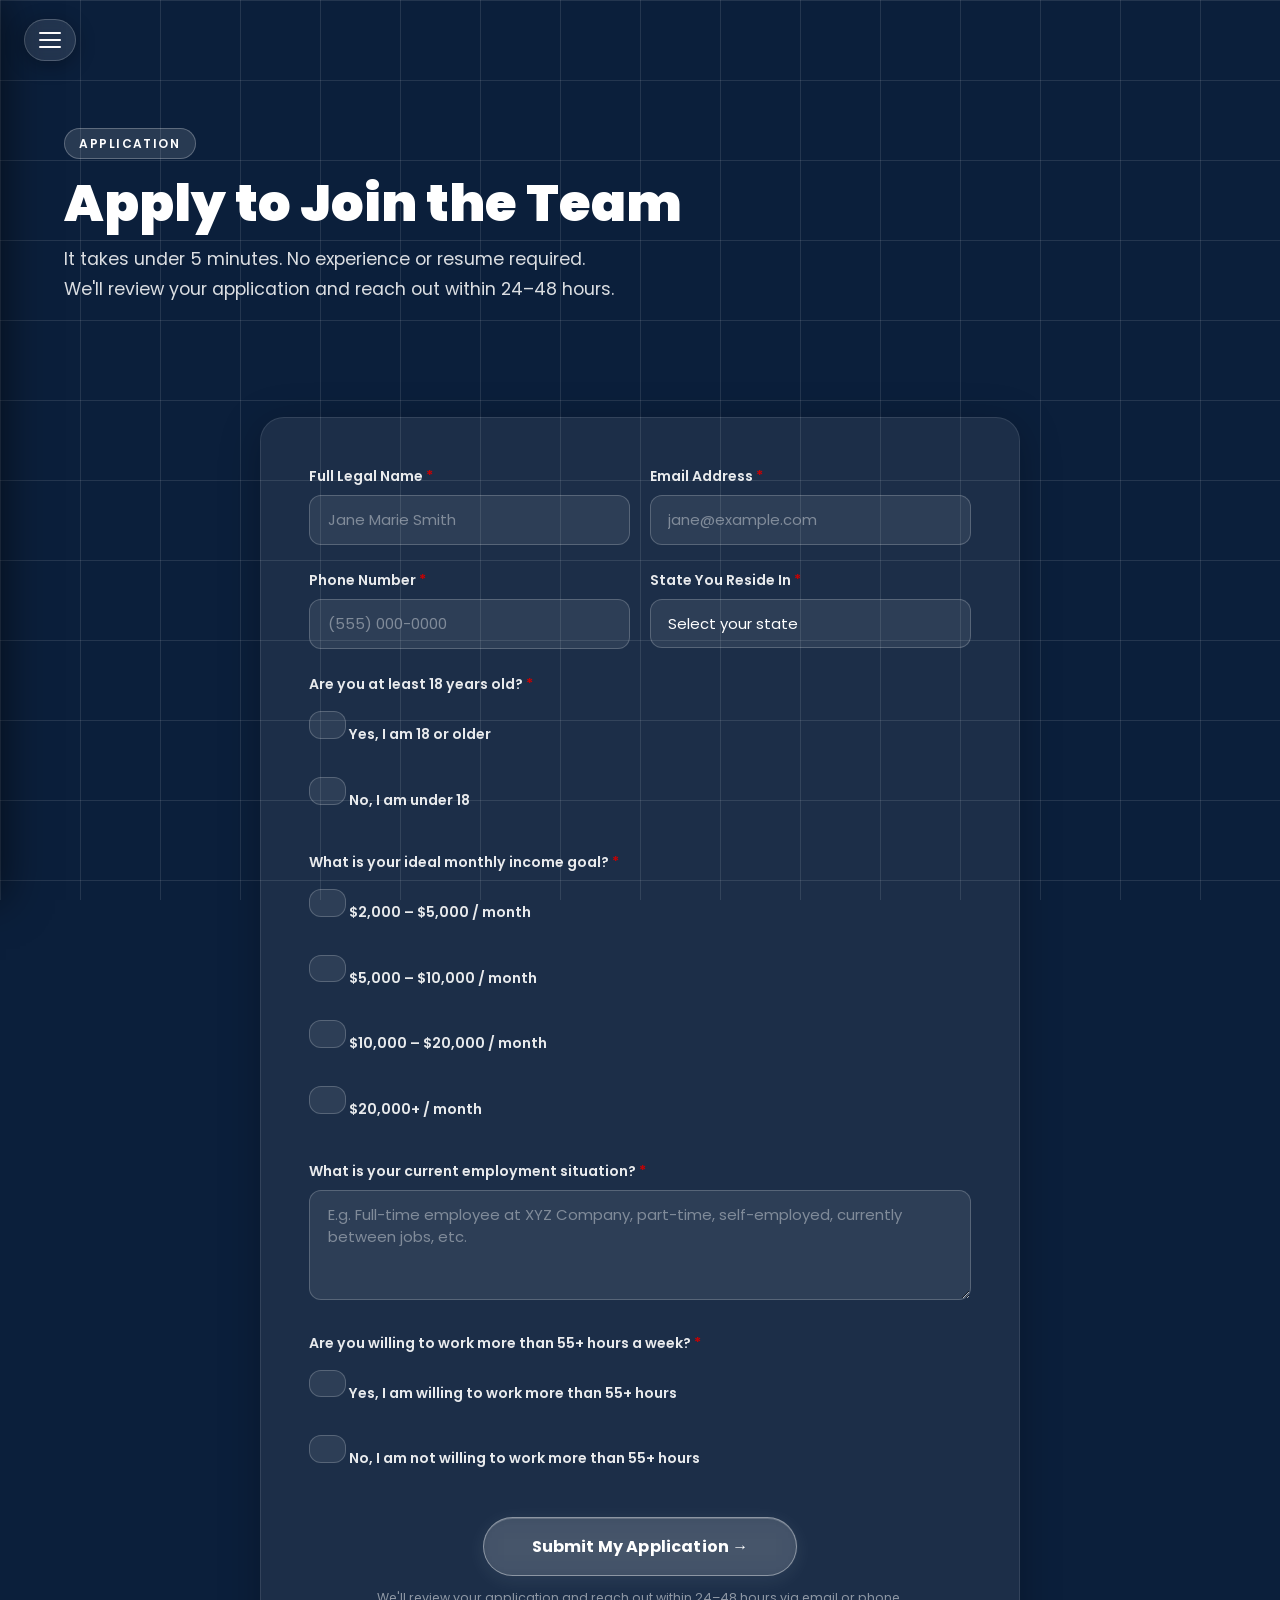
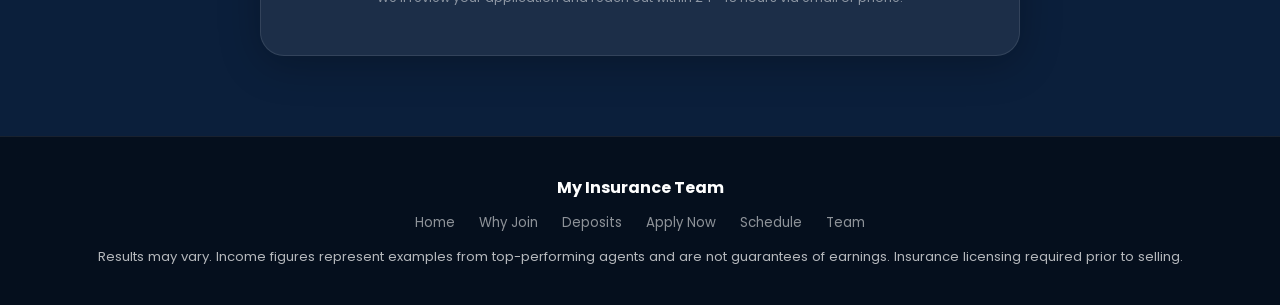
==== apply.html @ 197d9a56 "Update work hours question and answer options on apply form Co-Authored-By: Claude Sonnet 4.6 <norep" ====
<!DOCTYPE html>
<html lang="en">
<head>
  <meta charset="UTF-8" />
  <meta name="viewport" content="width=device-width, initial-scale=1.0" />
  <title>Apply Now | Join My Insurance Team</title>
  <meta name="description" content="Apply to join our life insurance team. Takes under 5 minutes. No experience required — we train you from scratch." />
  <link rel="stylesheet" href="styles.css" />
</head>
<body>



  <button id="hamburger" aria-label="Open navigation" aria-expanded="false">
    <span class="bar"></span>
    <span class="bar"></span>
    <span class="bar"></span>
  </button>

  <div id="nav-overlay"></div>

  <nav id="side-nav" aria-label="Main navigation">
    <div class="nav-header">
      <div class="nav-brand">
        My Insurance Team
        <span>Life &amp; Financial Services</span>
      </div>
      <button id="nav-close" aria-label="Close navigation">&#x2715;</button>
    </div>
    <ul class="nav-links">
      <li class="nav-cta"><a href="apply.html">Apply Now</a></li>
      <li><a href="index.html"><span class="nav-icon">🏠</span> Home</a></li>
      <li><a href="deposits.html"><span class="nav-icon">💰</span> My Deposits</a></li>
      <li><a href="team.html"><span class="nav-icon">👥</span> My Team</a></li>
      <li><a href="why-join.html"><span class="nav-icon">⭐</span> Why Join My Team</a></li>
      <li><a href="schedule.html"><span class="nav-icon">📅</span> Schedule a Meeting</a></li>
    </ul>
    <div class="nav-footer">
      &copy; 2025 My Insurance Team. All rights reserved.
    </div>
  </nav>

  <div class="page-content">

    <div class="page-hero">
      <div>
        <div class="section-tag">Application</div>
        <h1>Apply to Join the Team</h1>
        <p>It takes under 5 minutes. No experience or resume required. We'll review your application and reach out within 24–48 hours.</p>
      </div>
    </div>

    <div class="form-section">

      <div class="form-wrap">
        <form id="application-form" novalidate>

          <div class="form-row">
            <div class="form-group">
              <label for="full-name">Full Legal Name <span style="color:#c00">*</span></label>
              <input type="text" id="full-name" name="full_name" placeholder="Jane Marie Smith" required autocomplete="name" />
            </div>
            <div class="form-group">
              <label for="email">Email Address <span style="color:#c00">*</span></label>
              <input type="email" id="email" name="email" placeholder="jane@example.com" required autocomplete="email" />
            </div>
          </div>

          <div class="form-row">
            <div class="form-group">
              <label for="phone">Phone Number <span style="color:#c00">*</span></label>
              <input type="tel" id="phone" name="phone" placeholder="(555) 000-0000" required autocomplete="tel" />
            </div>
            <div class="form-group">
              <label for="state">State You Reside In <span style="color:#c00">*</span></label>
              <select id="state" name="state" required>
                <option value="" disabled selected>Select your state</option>
                <option>Alabama</option><option>Alaska</option><option>Arizona</option>
                <option>Arkansas</option><option>California</option><option>Colorado</option>
                <option>Connecticut</option><option>Delaware</option><option>Florida</option>
                <option>Georgia</option><option>Hawaii</option><option>Idaho</option>
                <option>Illinois</option><option>Indiana</option><option>Iowa</option>
                <option>Kansas</option><option>Kentucky</option><option>Louisiana</option>
                <option>Maine</option><option>Maryland</option><option>Massachusetts</option>
                <option>Michigan</option><option>Minnesota</option><option>Mississippi</option>
                <option>Missouri</option><option>Montana</option><option>Nebraska</option>
                <option>Nevada</option><option>New Hampshire</option><option>New Jersey</option>
                <option>New Mexico</option><option>New York</option><option>North Carolina</option>
                <option>North Dakota</option><option>Ohio</option><option>Oklahoma</option>
                <option>Oregon</option><option>Pennsylvania</option><option>Rhode Island</option>
                <option>South Carolina</option><option>South Dakota</option><option>Tennessee</option>
                <option>Texas</option><option>Utah</option><option>Vermont</option>
                <option>Virginia</option><option>Washington</option><option>West Virginia</option>
                <option>Wisconsin</option><option>Wyoming</option>
              </select>
            </div>
          </div>

          <div class="form-group">
            <label>Are you at least 18 years old? <span style="color:#c00">*</span></label>
            <div class="radio-group">
              <label class="radio-option">
                <input type="radio" name="age_18" value="yes" required />
                Yes, I am 18 or older
              </label>
              <label class="radio-option">
                <input type="radio" name="age_18" value="no" />
                No, I am under 18
              </label>
            </div>
          </div>

          <div class="form-group">
            <label>What is your ideal monthly income goal? <span style="color:#c00">*</span></label>
            <div class="radio-group">
              <label class="radio-option">
                <input type="radio" name="income_goal" value="2000-5000" required />
                $2,000 – $5,000 / month
              </label>
              <label class="radio-option">
                <input type="radio" name="income_goal" value="5000-10000" />
                $5,000 – $10,000 / month
              </label>
              <label class="radio-option">
                <input type="radio" name="income_goal" value="10000-20000" />
                $10,000 – $20,000 / month
              </label>
              <label class="radio-option">
                <input type="radio" name="income_goal" value="20000+" />
                $20,000+ / month
              </label>
            </div>
          </div>

          <div class="form-group">
            <label for="employment">What is your current employment situation? <span style="color:#c00">*</span></label>
            <textarea id="employment" name="current_employment" placeholder="E.g. Full-time employee at XYZ Company, part-time, self-employed, currently between jobs, etc." required></textarea>
          </div>

          <div class="form-group">
            <label>Are you willing to work more than 55+ hours a week? <span style="color:#c00">*</span></label>
            <div class="radio-group">
              <label class="radio-option">
                <input type="radio" name="work_55plus" value="yes" required />
                Yes, I am willing to work more than 55+ hours
              </label>
              <label class="radio-option">
                <input type="radio" name="work_55plus" value="no" />
                No, I am not willing to work more than 55+ hours
              </label>
            </div>
          </div>

          <div class="form-submit">
            <button type="submit" class="btn btn-primary">Submit My Application &rarr;</button>
            <p class="form-note">We'll review your application and reach out within 24–48 hours via email or phone.</p>
          </div>

        </form>
      </div>
    </div>

  </div>

  <footer>
    <div class="footer-brand">My Insurance Team</div>
    <nav class="footer-links" aria-label="Footer navigation">
      <a href="index.html">Home</a>
      <a href="why-join.html">Why Join</a>
      <a href="deposits.html">Deposits</a>
      <a href="apply.html">Apply Now</a>
      <a href="schedule.html">Schedule</a>
      <a href="team.html">Team</a>
    </nav>
    <p>Results may vary. Income figures represent examples from top-performing agents and are not guarantees of earnings. Insurance licensing required prior to selling.</p>
  </footer>


  <script src="nav.js"></script>
  <script>
    document.getElementById('application-form').addEventListener('submit', function(e) {
      e.preventDefault();
      alert('Thank you for applying! We\'ll be in touch within 24\u201348 hours.');
    });
  </script>
</body>
</html>
---- styles.css ----
/* ============================================================
   LIFE INSURANCE RECRUITMENT — MAIN STYLESHEET
   ============================================================ */

@import url('https://fonts.googleapis.com/css2?family=Poppins:wght@300;400;500;600;700;800;900&display=swap');

/* ── Reset & Base ── */
*, *::before, *::after {
  box-sizing: border-box;
  margin: 0;
  padding: 0;
}

html {
  scroll-behavior: smooth;
}

body {
  font-family: 'Poppins', sans-serif;
  background-color: #0B1F3B;
  background-image:
    linear-gradient(rgba(255,255,255,0.10) 1px, transparent 1px),
    linear-gradient(to right, rgba(255,255,255,0.10) 1px, transparent 1px);
  background-size: 80px 80px;
  background-attachment: fixed;
  animation: grid-drift 28s linear infinite;
  color: #0d1b2a;
  min-height: 100vh;
  overflow-x: hidden;
}

@keyframes grid-drift {
  0%   { background-position: 0 0; }
  100% { background-position: 80px 0; }
}

/* ── Page fade-in / fade-out transitions ── */
@keyframes page-fade-in {
  from { opacity: 0; transform: translateY(10px); }
  to   { opacity: 1; transform: translateY(0); }
}

.page-content {
  animation: page-fade-in 0.45s ease-out both;
}

body.page-exit {
  transition: opacity 0.28s ease-in;
  opacity: 0;
}

/* ── Canvas Background ── */
#bg-canvas {
  position: fixed;
  top: 0;
  left: 0;
  width: 100%;
  height: 100%;
  z-index: 0;
  pointer-events: none;
}

/* ── Hamburger Button ── */
#hamburger {
  position: fixed;
  top: 1.2rem;
  left: 1.5rem;
  z-index: 1001;
  background: rgba(255,255,255,0.1);
  border: 1px solid rgba(255,255,255,0.2);
  border-radius: 30px;
  width: 52px;
  height: 42px;
  cursor: pointer;
  display: flex;
  flex-direction: column;
  justify-content: center;
  align-items: center;
  gap: 5px;
  padding: 0 12px;
  transition: background 0.2s;
  backdrop-filter: blur(8px);
  box-shadow: 0 4px 20px rgba(0,0,0,0.3);
}

#hamburger:hover {
  background: rgba(255,255,255,0.18);
}

#hamburger .bar {
  display: block;
  width: 22px;
  height: 2px;
  background: #fff;
  border-radius: 2px;
  transition: transform 0.35s cubic-bezier(0.4, 0, 0.2, 1),
              opacity 0.25s,
              width 0.25s;
  transform-origin: center;
}

/* Hamburger → X animation */
#hamburger.open .bar:nth-child(1) {
  transform: translateY(7px) rotate(45deg);
}
#hamburger.open .bar:nth-child(2) {
  opacity: 0;
  width: 0;
}
#hamburger.open .bar:nth-child(3) {
  transform: translateY(-7px) rotate(-45deg);
}

/* ── Nav Overlay ── */
#nav-overlay {
  position: fixed;
  inset: 0;
  background: rgba(0, 0, 0, 0.6);
  z-index: 1002;
  opacity: 0;
  pointer-events: none;
  transition: opacity 0.35s cubic-bezier(0.4, 0, 0.2, 1);
  backdrop-filter: blur(2px);
}

#nav-overlay.active {
  opacity: 1;
  pointer-events: all;
}

/* ── Side Nav Panel ── */
#side-nav {
  position: fixed;
  top: 0;
  left: 0;
  width: 290px;
  height: 100%;
  background: #07101a;
  z-index: 1003;
  transform: translateX(-100%);
  transition: transform 0.35s cubic-bezier(0.4, 0, 0.2, 1);
  display: flex;
  flex-direction: column;
  box-shadow: 6px 0 40px rgba(0,0,0,0.5);
  overflow-y: auto;
}

#side-nav.open {
  transform: translateX(0);
}

.nav-header {
  display: flex;
  align-items: center;
  justify-content: space-between;
  padding: 1.5rem 1.4rem 1.2rem;
  border-bottom: 1px solid rgba(255,255,255,0.1);
}

.nav-brand {
  font-size: 1rem;
  font-weight: 700;
  color: #fff;
  letter-spacing: 0.02em;
  line-height: 1.2;
}

.nav-brand span {
  display: block;
  font-size: 0.7rem;
  font-weight: 400;
  color: rgba(255,255,255,0.5);
  letter-spacing: 0.04em;
  text-transform: uppercase;
}

#nav-close {
  background: rgba(255,255,255,0.08);
  border: none;
  color: #fff;
  font-size: 1.3rem;
  width: 34px;
  height: 34px;
  border-radius: 50%;
  cursor: pointer;
  display: flex;
  align-items: center;
  justify-content: center;
  transition: background 0.2s;
  flex-shrink: 0;
}

#nav-close:hover {
  background: rgba(255,255,255,0.18);
}

.nav-links {
  list-style: none;
  padding: 1.2rem 0;
  flex: 1;
}

.nav-links li {
  width: 100%;
}

.nav-links a {
  display: flex;
  align-items: center;
  gap: 0.75rem;
  padding: 0.85rem 1.4rem;
  color: rgba(255,255,255,0.78);
  text-decoration: none;
  font-size: 0.95rem;
  font-weight: 500;
  letter-spacing: 0.01em;
  transition: background 0.2s, color 0.2s;
  border-left: 3px solid transparent;
}

.nav-links a:hover,
.nav-links a.active {
  background: rgba(255,255,255,0.07);
  color: #fff;
  border-left-color: #fff;
}

.nav-links a .nav-icon {
  font-size: 1rem;
  width: 20px;
  text-align: center;
  flex-shrink: 0;
}

.nav-links li.nav-cta {
  padding: 0.6rem 1.4rem;
}

.nav-links li.nav-cta a {
  padding: 0.75rem 1.4rem;
  background: rgba(255,255,255,0.12);
  color: #fff;
  font-weight: 700;
  border-radius: 30px;
  border-left: none;
  border: 1px solid rgba(255,255,255,0.4);
  justify-content: center;
  backdrop-filter: blur(10px);
  box-shadow: 0 4px 16px rgba(255,255,255,0.08), inset 0 1px 0 rgba(255,255,255,0.15);
  transition: transform 0.2s, box-shadow 0.2s, background 0.2s;
}

.nav-links li.nav-cta a:hover {
  transform: translateY(-1px);
  background: rgba(255,255,255,0.22);
  border-color: rgba(255,255,255,0.65);
  box-shadow: 0 6px 24px rgba(255,255,255,0.18), inset 0 1px 0 rgba(255,255,255,0.2);
  color: #fff;
}

.nav-footer {
  padding: 1.2rem 1.4rem;
  border-top: 1px solid rgba(255,255,255,0.08);
  font-size: 0.75rem;
  color: rgba(255,255,255,0.35);
  text-align: center;
}

/* ── Page Wrapper ── */
.page-content {
  position: relative;
  z-index: 1;
}

/* ── Hero Section ── */
.hero {
  min-height: 100vh;
  display: flex;
  align-items: center;
  padding: 6rem 5% 5rem;
  gap: 4rem;
}

.hero-left {
  flex: 1;
  max-width: 580px;
}

.hero-eyebrow {
  display: inline-block;
  background: rgba(255,255,255,0.15);
  color: #fff;
  font-size: 0.78rem;
  font-weight: 600;
  letter-spacing: 0.12em;
  text-transform: uppercase;
  padding: 0.4rem 1rem;
  border-radius: 30px;
  margin-bottom: 1.4rem;
  backdrop-filter: blur(6px);
  border: 1px solid rgba(255,255,255,0.3);
}

.hero h1 {
  font-size: clamp(2.4rem, 5vw, 4rem);
  font-weight: 900;
  color: #fff;
  line-height: 1.1;
  letter-spacing: -0.02em;
  margin-bottom: 1.2rem;
  text-shadow: 0 2px 20px rgba(0,0,0,0.2);
}

.hero h1 em {
  font-style: normal;
  color: rgba(255,255,255,0.65);
}

.hero-sub {
  font-size: 1.1rem;
  color: rgba(255,255,255,0.85);
  line-height: 1.7;
  margin-bottom: 2.4rem;
  max-width: 480px;
}

.hero-ctas {
  display: flex;
  gap: 1rem;
  flex-wrap: wrap;
}

/* ── Buttons ── */
.btn {
  display: inline-flex;
  align-items: center;
  justify-content: center;
  gap: 0.5rem;
  padding: 0.85rem 2rem;
  border-radius: 30px;
  font-family: 'Poppins', sans-serif;
  font-size: 0.95rem;
  font-weight: 700;
  text-decoration: none;
  cursor: pointer;
  border: none;
  transition: transform 0.2s, box-shadow 0.2s, background 0.2s, color 0.2s;
  letter-spacing: 0.01em;
}

.btn-primary {
  background: rgba(255,255,255,0.13);
  color: #fff;
  border: 1px solid rgba(255,255,255,0.4);
  backdrop-filter: blur(12px);
  -webkit-backdrop-filter: blur(12px);
  box-shadow: 0 4px 20px rgba(255,255,255,0.08), inset 0 1px 0 rgba(255,255,255,0.18);
}

.btn-primary:hover {
  background: rgba(255,255,255,0.22);
  border-color: rgba(255,255,255,0.7);
  transform: translateY(-2px);
  box-shadow: 0 8px 32px rgba(255,255,255,0.18), inset 0 1px 0 rgba(255,255,255,0.25);
}

.btn-outline {
  background: rgba(255,255,255,0.06);
  color: #fff;
  border: 1.5px solid rgba(255,255,255,0.45);
  backdrop-filter: blur(8px);
  -webkit-backdrop-filter: blur(8px);
}

.btn-outline:hover {
  background: rgba(255,255,255,0.14);
  border-color: rgba(255,255,255,0.75);
  transform: translateY(-2px);
  box-shadow: 0 6px 24px rgba(255,255,255,0.12);
}

.btn-dark {
  background: rgba(7,16,26,0.8);
  color: #fff;
  border: 1px solid rgba(255,255,255,0.12);
  backdrop-filter: blur(8px);
  box-shadow: 0 4px 20px rgba(0,0,0,0.3);
}

.btn-dark:hover {
  background: rgba(15,32,53,0.9);
  transform: translateY(-2px);
}

.btn-view-all {
  background: rgba(255,255,255,0.08);
  color: #fff;
  border: 1.5px solid rgba(255,255,255,0.5);
  font-weight: 600;
  backdrop-filter: blur(10px);
  -webkit-backdrop-filter: blur(10px);
  box-shadow: 0 2px 16px rgba(255,255,255,0.06);
}

.btn-view-all:hover {
  background: rgba(255,255,255,0.18);
  border-color: rgba(255,255,255,0.8);
  transform: translateY(-2px);
  box-shadow: 0 6px 28px rgba(255,255,255,0.15);
}

/* ── Hero Image ── */
.hero-right {
  flex: 1.25;
  display: flex;
  flex-direction: column;
  align-items: center;
  justify-content: center;
  max-width: 640px;
  gap: 1.4rem;
}

.hero-img-wrap {
  position: relative;
  width: 100%;
  aspect-ratio: 4/3;
  border-radius: 20px;
  overflow: hidden;
  box-shadow: 0 28px 72px rgba(0,0,0,0.5);
}

.hero-img {
  width: 100%;
  height: 100%;
  object-fit: cover;
  display: block;
  border-radius: 24px;
}

.hero-img-cta {
  width: 100%;
  text-align: center;
}

.hero-img-cta .btn {
  width: 100%;
  max-width: 340px;
  font-size: 1rem;
  padding: 1rem 2rem;
}

/* ── Stats Bar ── */
.stats-bar {
  background: rgba(255,255,255,0.06);
  backdrop-filter: blur(10px);
  border-radius: 18px;
  box-shadow: 0 8px 32px rgba(0,0,0,0.2);
  margin: 0 5% 4rem;
  padding: 2rem 3rem;
  display: grid;
  grid-template-columns: repeat(4, 1fr);
  gap: 1rem;
  text-align: center;
  position: relative;
  z-index: 1;
  border: 1px solid rgba(255,255,255,0.1);
}

.stat-item h3 {
  font-size: 1.9rem;
  font-weight: 900;
  color: #fff;
  line-height: 1;
}

.stat-item p {
  font-size: 0.82rem;
  color: rgba(255,255,255,0.65);
  margin-top: 0.3rem;
  font-weight: 500;
}

/* ── Sections ── */
section {
  position: relative;
  z-index: 1;
  padding: 5rem 5%;
}

.section-tag {
  display: inline-block;
  background: rgba(255,255,255,0.12);
  color: #fff;
  font-size: 0.75rem;
  font-weight: 600;
  letter-spacing: 0.12em;
  text-transform: uppercase;
  padding: 0.35rem 0.9rem;
  border-radius: 30px;
  margin-bottom: 0.9rem;
  border: 1px solid rgba(255,255,255,0.25);
}

.section-title {
  font-size: clamp(1.6rem, 3vw, 2.4rem);
  font-weight: 800;
  color: #fff;
  line-height: 1.2;
  margin-bottom: 0.8rem;
}

.section-title.dark {
  color: #07101a;
}

.section-sub {
  font-size: 1rem;
  color: rgba(255,255,255,0.8);
  max-width: 560px;
  line-height: 1.7;
}

.section-sub.dark {
  color: #444;
}

.section-header {
  margin-bottom: 3rem;
}

/* ── Frosted Glass Cards ── */
.card {
  background: rgba(255,255,255,0.06);
  backdrop-filter: blur(10px);
  border-radius: 18px;
  box-shadow: 0 8px 32px rgba(0,0,0,0.2);
  padding: 2rem;
  border: 1px solid rgba(255,255,255,0.1);
  transition: transform 0.25s, box-shadow 0.25s;
}

.card:hover {
  transform: translateY(-4px);
  box-shadow: 0 16px 44px rgba(0,0,0,0.3);
}

/* ── Features Grid ── */
.features-grid {
  display: grid;
  grid-template-columns: repeat(3, 1fr);
  gap: 1.5rem;
}

.feature-card {
  background: rgba(255,255,255,0.07);
  backdrop-filter: blur(10px);
  border-radius: 18px;
  box-shadow: 0 8px 32px rgba(0,0,0,0.2);
  padding: 2rem;
  border: 1px solid rgba(255,255,255,0.1);
  transition: transform 0.25s, box-shadow 0.25s;
}

.feature-card:hover {
  transform: translateY(-5px);
  box-shadow: 0 18px 48px rgba(0,0,0,0.3);
}

.feature-icon {
  font-size: 2.2rem;
  margin-bottom: 1rem;
  display: block;
}

.feature-card h3 {
  font-size: 1.05rem;
  font-weight: 700;
  color: #fff;
  margin-bottom: 0.6rem;
}

.feature-card p {
  font-size: 0.88rem;
  color: rgba(255,255,255,0.72);
  line-height: 1.65;
}

/* ── How It Works ── */
.steps-grid {
  display: grid;
  grid-template-columns: repeat(3, 1fr);
  gap: 2rem;
  position: relative;
}

.step-card {
  background: rgba(255,255,255,0.07);
  backdrop-filter: blur(6px);
  border-radius: 18px;
  padding: 2.2rem 2rem;
  text-align: center;
  border: 1px solid rgba(255,255,255,0.15);
  transition: transform 0.25s;
}

.step-card:hover {
  transform: translateY(-4px);
}

.step-number {
  display: inline-flex;
  align-items: center;
  justify-content: center;
  width: 52px;
  height: 52px;
  border-radius: 50%;
  background: #fff;
  color: #0B1F3B;
  font-size: 1.3rem;
  font-weight: 900;
  margin-bottom: 1.2rem;
}

.step-card h3 {
  font-size: 1.05rem;
  font-weight: 700;
  color: #fff;
  margin-bottom: 0.6rem;
}

.step-card p {
  font-size: 0.88rem;
  color: rgba(255,255,255,0.75);
  line-height: 1.65;
}

/* ── CTA Banner ── */
.cta-section {
  text-align: center;
}

.cta-inner {
  background: rgba(255,255,255,0.06);
  backdrop-filter: blur(10px);
  border-radius: 24px;
  padding: 4rem 3rem;
  max-width: 780px;
  margin: 0 auto;
  box-shadow: 0 16px 48px rgba(0,0,0,0.3);
  border: 1px solid rgba(255,255,255,0.1);
}

.cta-inner h2 {
  font-size: clamp(1.6rem, 3vw, 2.4rem);
  font-weight: 800;
  color: #fff;
  margin-bottom: 1rem;
}

.cta-inner p {
  color: rgba(255,255,255,0.75);
  font-size: 1rem;
  margin-bottom: 2rem;
  line-height: 1.7;
}

.cta-buttons {
  display: flex;
  gap: 1rem;
  justify-content: center;
  flex-wrap: wrap;
}

/* ── Page Hero (inner pages) ── */
.page-hero {
  min-height: 38vh;
  display: flex;
  align-items: center;
  padding: 8rem 5% 4rem;
}

.page-hero h1 {
  font-size: clamp(2rem, 4vw, 3.2rem);
  font-weight: 900;
  color: #fff;
  line-height: 1.15;
  margin-bottom: 0.8rem;
}

.page-hero p {
  font-size: 1.1rem;
  color: rgba(255,255,255,0.85);
  max-width: 560px;
  line-height: 1.7;
}

/* ── Form ── */
.form-section {
  padding: 3rem 5% 5rem;
}

.form-wrap {
  background: rgba(255,255,255,0.07);
  backdrop-filter: blur(10px);
  border-radius: 24px;
  box-shadow: 0 8px 40px rgba(0,0,0,0.25);
  padding: 3rem;
  max-width: 760px;
  margin: 0 auto;
  border: 1px solid rgba(255,255,255,0.1);
}

.form-group {
  margin-bottom: 1.6rem;
}

.form-group label {
  display: block;
  font-size: 0.88rem;
  font-weight: 600;
  color: rgba(255,255,255,0.9);
  margin-bottom: 0.5rem;
}

.form-group input,
.form-group select,
.form-group textarea {
  width: 100%;
  padding: 0.8rem 1.1rem;
  border: 1.5px solid rgba(255,255,255,0.2);
  border-radius: 12px;
  font-family: 'Poppins', sans-serif;
  font-size: 0.93rem;
  color: #fff;
  background: rgba(255,255,255,0.08);
  transition: border-color 0.2s, box-shadow 0.2s;
  outline: none;
  appearance: none;
}

.form-group input::placeholder,
.form-group textarea::placeholder {
  color: rgba(255,255,255,0.4);
}

.form-group input:focus,
.form-group select:focus,
.form-group textarea:focus {
  border-color: rgba(255,255,255,0.6);
  box-shadow: 0 0 0 3px rgba(255,255,255,0.08);
}

.form-group select option {
  background: #0B1F3B;
  color: #fff;
}

.form-group textarea {
  resize: vertical;
  min-height: 110px;
}

.radio-group {
  display: flex;
  flex-direction: column;
  gap: 0.5rem;
}

.radio-option {
  display: flex;
  align-items: center;
  gap: 0.6rem;
  cursor: pointer;
  font-size: 0.92rem;
  color: rgba(255,255,255,0.85);
  padding: 0.5rem 0;
}

.radio-option input[type="radio"] {
  width: auto;
  accent-color: #fff;
}

.form-row {
  display: grid;
  grid-template-columns: 1fr 1fr;
  gap: 1.2rem;
}

.form-submit {
  margin-top: 2rem;
  text-align: center;
}

.form-submit .btn {
  font-size: 1rem;
  padding: 1rem 3rem;
}

.form-note {
  font-size: 0.78rem;
  color: rgba(255,255,255,0.5);
  margin-top: 0.8rem;
  text-align: center;
}

.iframe-placeholder {
  background: rgba(255,255,255,0.07);
  backdrop-filter: blur(10px);
  border-radius: 18px;
  box-shadow: 0 8px 32px rgba(0,0,0,0.2);
  padding: 2.5rem;
  max-width: 760px;
  margin: 0 auto 2.5rem;
  text-align: center;
  border: 2px dashed rgba(255,255,255,0.25);
}

.iframe-placeholder p {
  color: rgba(255,255,255,0.6);
  font-size: 0.88rem;
}

.iframe-placeholder strong {
  display: block;
  font-size: 1rem;
  color: #fff;
  margin-bottom: 0.5rem;
}

/* ── Why Join ── */
.benefits-list {
  display: grid;
  grid-template-columns: 1fr;
  gap: 1.4rem;
  max-width: 860px;
  margin: 0 auto;
}

.benefit-item {
  background: rgba(255,255,255,0.07);
  backdrop-filter: blur(10px);
  border-radius: 18px;
  box-shadow: 0 8px 32px rgba(0,0,0,0.2);
  padding: 1.8rem 2rem;
  display: flex;
  align-items: flex-start;
  gap: 1.4rem;
  border: 1px solid rgba(255,255,255,0.1);
  transition: transform 0.25s, box-shadow 0.25s;
}

.benefit-item:hover {
  transform: translateY(-3px);
  box-shadow: 0 14px 40px rgba(0,0,0,0.3);
}

.benefit-icon {
  font-size: 1.8rem;
  flex-shrink: 0;
  width: 52px;
  height: 52px;
  display: flex;
  align-items: center;
  justify-content: center;
  background: rgba(255,255,255,0.1);
  border-radius: 14px;
}

.benefit-text h3 {
  font-size: 1.05rem;
  font-weight: 700;
  color: #fff;
  margin-bottom: 0.4rem;
}

.benefit-text p {
  font-size: 0.88rem;
  color: rgba(255,255,255,0.72);
  line-height: 1.65;
}

/* ── Deposits Carousel ── */
.deposit-carousel-outer {
  overflow: hidden;
  width: 100%;
  position: relative;
  padding: 0.5rem 0 1rem;
  mask-image: linear-gradient(to right, transparent 0%, black 8%, black 92%, transparent 100%);
  -webkit-mask-image: linear-gradient(to right, transparent 0%, black 8%, black 92%, transparent 100%);
}

.deposit-carousel-track {
  display: flex;
  gap: 1.5rem;
  width: max-content;
  animation: carousel-scroll 35s linear infinite;
}

.deposit-carousel-track:hover {
  animation-play-state: paused;
}

@keyframes carousel-scroll {
  0% { transform: translateX(0); }
  100% { transform: translateX(-50%); }
}

.carousel-deposit-card {
  flex-shrink: 0;
  width: 280px;
  background: rgba(255,255,255,0.07);
  backdrop-filter: blur(10px);
  border-radius: 18px;
  box-shadow: 0 8px 32px rgba(0,0,0,0.25);
  padding: 2rem;
  text-align: center;
  border: 1px solid rgba(255,255,255,0.12);
  border-top: 3px solid rgba(255,255,255,0.4);
}

.carousel-deposit-card .deposit-amount {
  font-size: 2.1rem;
  font-weight: 900;
  color: #fff;
  line-height: 1;
  margin-bottom: 0.3rem;
}

.carousel-deposit-card .deposit-label {
  font-size: 0.78rem;
  font-weight: 600;
  color: rgba(255,255,255,0.55);
  text-transform: uppercase;
  letter-spacing: 0.08em;
  margin-bottom: 1rem;
}

.carousel-deposit-card .deposit-detail {
  font-size: 0.84rem;
  color: rgba(255,255,255,0.7);
  line-height: 1.6;
}

.carousel-deposit-card .deposit-badge {
  display: inline-block;
  background: rgba(255,255,255,0.12);
  color: #fff;
  font-size: 0.75rem;
  font-weight: 600;
  padding: 0.3rem 0.8rem;
  border-radius: 20px;
  margin-top: 0.8rem;
}

.carousel-cta {
  text-align: center;
  margin-top: 2.5rem;
}

/* ── Old deposit grid (kept for fallback) ── */
.deposits-grid {
  display: none;
}

.disclaimer-box {
  background: rgba(255,255,255,0.06);
  backdrop-filter: blur(6px);
  border-radius: 14px;
  padding: 1.4rem 2rem;
  max-width: 860px;
  margin: 3rem auto 0;
  font-size: 0.82rem;
  color: rgba(255,255,255,0.6);
  line-height: 1.65;
  border: 1px solid rgba(255,255,255,0.12);
}

/* ── Schedule ── */
.calendly-placeholder {
  background: rgba(255,255,255,0.07);
  backdrop-filter: blur(10px);
  border-radius: 18px;
  box-shadow: 0 8px 32px rgba(0,0,0,0.2);
  padding: 3rem;
  max-width: 860px;
  margin: 0 auto 3rem;
  text-align: center;
  border: 2px dashed rgba(255,255,255,0.2);
  min-height: 380px;
  display: flex;
  flex-direction: column;
  align-items: center;
  justify-content: center;
  gap: 1rem;
}

.calendly-placeholder .cal-icon {
  font-size: 3.5rem;
}

.calendly-placeholder h3 {
  font-size: 1.3rem;
  font-weight: 700;
  color: #fff;
}

.calendly-placeholder p {
  color: rgba(255,255,255,0.65);
  font-size: 0.9rem;
  max-width: 420px;
  line-height: 1.6;
}

.expect-grid {
  display: grid;
  grid-template-columns: repeat(2, 1fr);
  gap: 1.4rem;
  max-width: 860px;
  margin: 0 auto;
}

.expect-card {
  background: rgba(255,255,255,0.07);
  backdrop-filter: blur(6px);
  border-radius: 16px;
  padding: 1.6rem;
  border: 1px solid rgba(255,255,255,0.12);
  display: flex;
  align-items: flex-start;
  gap: 1rem;
  transition: transform 0.25s;
}

.expect-card:hover {
  transform: translateY(-3px);
}

.expect-icon {
  font-size: 1.6rem;
  flex-shrink: 0;
}

.expect-card h4 {
  font-size: 0.95rem;
  font-weight: 700;
  color: #fff;
  margin-bottom: 0.3rem;
}

.expect-card p {
  font-size: 0.84rem;
  color: rgba(255,255,255,0.72);
  line-height: 1.6;
}

/* ── Team ── */
.team-grid {
  display: grid;
  grid-template-columns: repeat(3, 1fr);
  gap: 1.8rem;
  max-width: 1100px;
  margin: 0 auto;
}

.team-card {
  background: rgba(255,255,255,0.07);
  backdrop-filter: blur(10px);
  border-radius: 18px;
  box-shadow: 0 8px 32px rgba(0,0,0,0.2);
  padding: 2rem;
  text-align: center;
  border: 1px solid rgba(255,255,255,0.1);
  transition: transform 0.25s, box-shadow 0.25s;
}

.team-card:hover {
  transform: translateY(-5px);
  box-shadow: 0 18px 48px rgba(0,0,0,0.3);
}

.team-avatar {
  width: 90px;
  height: 90px;
  border-radius: 50%;
  background: rgba(255,255,255,0.12);
  display: flex;
  align-items: center;
  justify-content: center;
  font-size: 2rem;
  margin: 0 auto 1.2rem;
  border: 2px solid rgba(255,255,255,0.2);
}

.team-card h3 {
  font-size: 1.05rem;
  font-weight: 700;
  color: #fff;
  margin-bottom: 0.25rem;
}

.team-role {
  font-size: 0.82rem;
  color: rgba(255,255,255,0.55);
  font-weight: 600;
  text-transform: uppercase;
  letter-spacing: 0.07em;
  margin-bottom: 0.8rem;
}

.team-card p {
  font-size: 0.85rem;
  color: rgba(255,255,255,0.72);
  line-height: 1.65;
}

.team-stat {
  margin-top: 1rem;
  background: rgba(255,255,255,0.08);
  border-radius: 10px;
  padding: 0.6rem 1rem;
  font-size: 0.82rem;
  font-weight: 600;
  color: #fff;
}

/* ── Portfolio Page ── */
.portfolio-hero {
  text-align: center;
  padding: 8rem 5% 3rem;
  position: relative;
  z-index: 1;
}

.portfolio-hero h1 {
  font-size: clamp(2.8rem, 6vw, 5rem);
  font-weight: 900;
  color: #fff;
  line-height: 1;
  letter-spacing: -0.02em;
  margin-bottom: 0.5rem;
}

.portfolio-hero h2 {
  font-size: clamp(1rem, 2vw, 1.4rem);
  font-weight: 400;
  color: rgba(255,255,255,0.6);
  letter-spacing: 0.15em;
  text-transform: uppercase;
}

.portfolio-gallery {
  display: grid;
  grid-template-columns: repeat(4, 1fr);
  gap: 1.2rem;
  padding: 2rem 5% 5rem;
  position: relative;
  z-index: 1;
}

.portfolio-item {
  aspect-ratio: 4/3;
  border-radius: 16px;
  overflow: hidden;
  box-shadow: 0 8px 32px rgba(0,0,0,0.3);
  border: 1px solid rgba(255,255,255,0.1);
  cursor: pointer;
  transition: transform 0.3s, box-shadow 0.3s;
  background: rgba(255,255,255,0.06);
  display: flex;
  flex-direction: column;
  align-items: center;
  justify-content: center;
  gap: 0.5rem;
}

.portfolio-item:hover {
  transform: scale(1.03);
  box-shadow: 0 16px 48px rgba(0,0,0,0.4);
}

.portfolio-item img {
  width: 100%;
  height: 100%;
  object-fit: cover;
  display: block;
}

.portfolio-placeholder-icon {
  font-size: 2rem;
  opacity: 0.4;
}

.portfolio-placeholder-label {
  font-size: 0.78rem;
  color: rgba(255,255,255,0.35);
  font-weight: 500;
}

/* ── Footer ── */
footer {
  position: relative;
  z-index: 1;
  background: rgba(0,0,0,0.5);
  backdrop-filter: blur(10px);
  color: rgba(255,255,255,0.7);
  padding: 2.4rem 5%;
  text-align: center;
  border-top: 1px solid rgba(255,255,255,0.08);
}

footer .footer-brand {
  font-size: 1rem;
  font-weight: 700;
  color: #fff;
  margin-bottom: 0.5rem;
}

footer p {
  font-size: 0.82rem;
  line-height: 1.6;
}

footer .footer-links {
  display: flex;
  justify-content: center;
  gap: 1.5rem;
  margin: 0.8rem 0;
  flex-wrap: wrap;
}

footer .footer-links a {
  color: rgba(255,255,255,0.55);
  text-decoration: none;
  font-size: 0.83rem;
  transition: color 0.2s;
}

footer .footer-links a:hover {
  color: #fff;
}

/* ── Nav Staggered Open Animation ── */
@keyframes nav-item-in {
  from { opacity: 0; transform: translateX(-14px); }
  to   { opacity: 1; transform: translateX(0); }
}

#side-nav.open .nav-links li {
  animation: nav-item-in 0.3s ease-out both;
}
#side-nav.open .nav-links li:nth-child(1) { animation-delay: 0.06s; }
#side-nav.open .nav-links li:nth-child(2) { animation-delay: 0.11s; }
#side-nav.open .nav-links li:nth-child(3) { animation-delay: 0.16s; }
#side-nav.open .nav-links li:nth-child(4) { animation-delay: 0.21s; }
#side-nav.open .nav-links li:nth-child(5) { animation-delay: 0.26s; }
#side-nav.open .nav-links li:nth-child(6) { animation-delay: 0.31s; }

/* ── Impact Counter Section ── */
.counter-section {
  text-align: center;
}

.counter-grid {
  display: grid;
  grid-template-columns: repeat(4, 1fr);
  gap: 1.5rem;
  max-width: 1000px;
  margin: 0 auto;
}

.counter-item {
  background: rgba(255,255,255,0.06);
  backdrop-filter: blur(10px);
  border-radius: 18px;
  padding: 2rem 1.5rem;
  border: 1px solid rgba(255,255,255,0.1);
  transition: transform 0.25s, box-shadow 0.25s;
}

.counter-item:hover {
  transform: translateY(-4px);
  box-shadow: 0 16px 40px rgba(0,0,0,0.25);
}

.counter-value {
  font-size: clamp(1.8rem, 3.5vw, 2.8rem);
  font-weight: 900;
  color: #fff;
  line-height: 1;
  margin-bottom: 0.5rem;
  letter-spacing: -0.02em;
}

.counter-label {
  font-size: 0.82rem;
  color: rgba(255,255,255,0.6);
  font-weight: 500;
  text-transform: uppercase;
  letter-spacing: 0.08em;
}

/* ── Portfolio hover glow ── */
.portfolio-item:hover {
  transform: scale(1.04);
  box-shadow: 0 20px 56px rgba(0,0,0,0.45), 0 0 0 1px rgba(255,255,255,0.2);
}

/* ── Responsive ── */
@media (max-width: 900px) {
  .hero {
    flex-direction: column;
    padding: 5rem 5% 4rem;
    gap: 3rem;
    text-align: center;
  }

  .hero-left {
    max-width: 100%;
  }

  .hero-ctas {
    justify-content: center;
  }

  .hero-sub {
    max-width: 100%;
  }

  .hero-right {
    max-width: 100%;
    width: 100%;
  }

  .stats-bar {
    grid-template-columns: repeat(2, 1fr);
    padding: 1.5rem;
  }

  .features-grid {
    grid-template-columns: repeat(2, 1fr);
  }

  .steps-grid {
    grid-template-columns: 1fr;
  }

  .team-grid {
    grid-template-columns: repeat(2, 1fr);
  }

  .expect-grid {
    grid-template-columns: 1fr;
  }

  .form-row {
    grid-template-columns: 1fr;
  }

  .portfolio-gallery {
    grid-template-columns: repeat(2, 1fr);
  }

  .counter-grid {
    grid-template-columns: repeat(2, 1fr);
  }
}

@media (max-width: 600px) {
  .stats-bar {
    grid-template-columns: repeat(2, 1fr);
    margin: 0 3% 2.5rem;
    padding: 1rem;
    gap: 0.8rem;
  }

  .stat-item h3 {
    font-size: 1.4rem;
  }

  .stat-item p {
    font-size: 0.72rem;
  }

  .features-grid {
    grid-template-columns: 1fr;
  }

  .team-grid {
    grid-template-columns: 1fr;
  }

  .form-wrap {
    padding: 1.8rem 1.2rem;
  }

  section {
    padding: 3rem 4%;
  }

  .cta-inner {
    padding: 2.2rem 1.2rem;
  }

  .cta-inner h2 {
    font-size: clamp(1.4rem, 5vw, 2rem);
  }

  .cta-buttons {
    flex-direction: column;
    align-items: stretch;
  }

  .cta-buttons .btn {
    text-align: center;
  }

  .portfolio-gallery {
    grid-template-columns: 1fr;
  }

  .counter-grid {
    grid-template-columns: repeat(2, 1fr);
    gap: 0.8rem;
  }

  .counter-item {
    padding: 1.4rem 1rem;
  }

  .hero {
    padding: 4rem 4% 3rem;
    gap: 2rem;
  }

  .hero h1 {
    font-size: clamp(1.8rem, 7vw, 2.6rem);
  }

  .hero-sub {
    font-size: 0.92rem;
  }

  .hero-ctas {
    flex-direction: column;
    align-items: stretch;
    gap: 0.8rem;
  }

  .hero-ctas .btn {
    text-align: center;
  }

  .hero-img-cta .btn {
    width: 100%;
    text-align: center;
  }

  .page-hero {
    padding: 5rem 4% 2.5rem;
  }

  .portfolio-hero {
    padding: 5rem 4% 2rem;
  }

  .deposit-carousel-card {
    min-width: 240px;
    max-width: 240px;
  }

  #side-nav {
    width: 100%;
    max-width: 320px;
  }

  .section-title {
    font-size: clamp(1.4rem, 6vw, 2rem);
  }

  .steps-grid {
    grid-template-columns: 1fr;
    gap: 1rem;
  }

  .btn {
    min-height: 44px;
    padding: 0.75rem 1.4rem;
  }
}

@media (max-width: 400px) {
  .stats-bar {
    grid-template-columns: repeat(2, 1fr);
    gap: 0.6rem;
    padding: 0.9rem;
  }

  .counter-grid {
    grid-template-columns: 1fr 1fr;
    gap: 0.6rem;
  }

  .hero h1 {
    font-size: 1.7rem;
  }

  .hero-ctas {
    gap: 0.6rem;
  }

  footer .footer-links {
    gap: 0.8rem;
  }

  .deposit-carousel-card {
    min-width: 200px;
    max-width: 200px;
  }
}
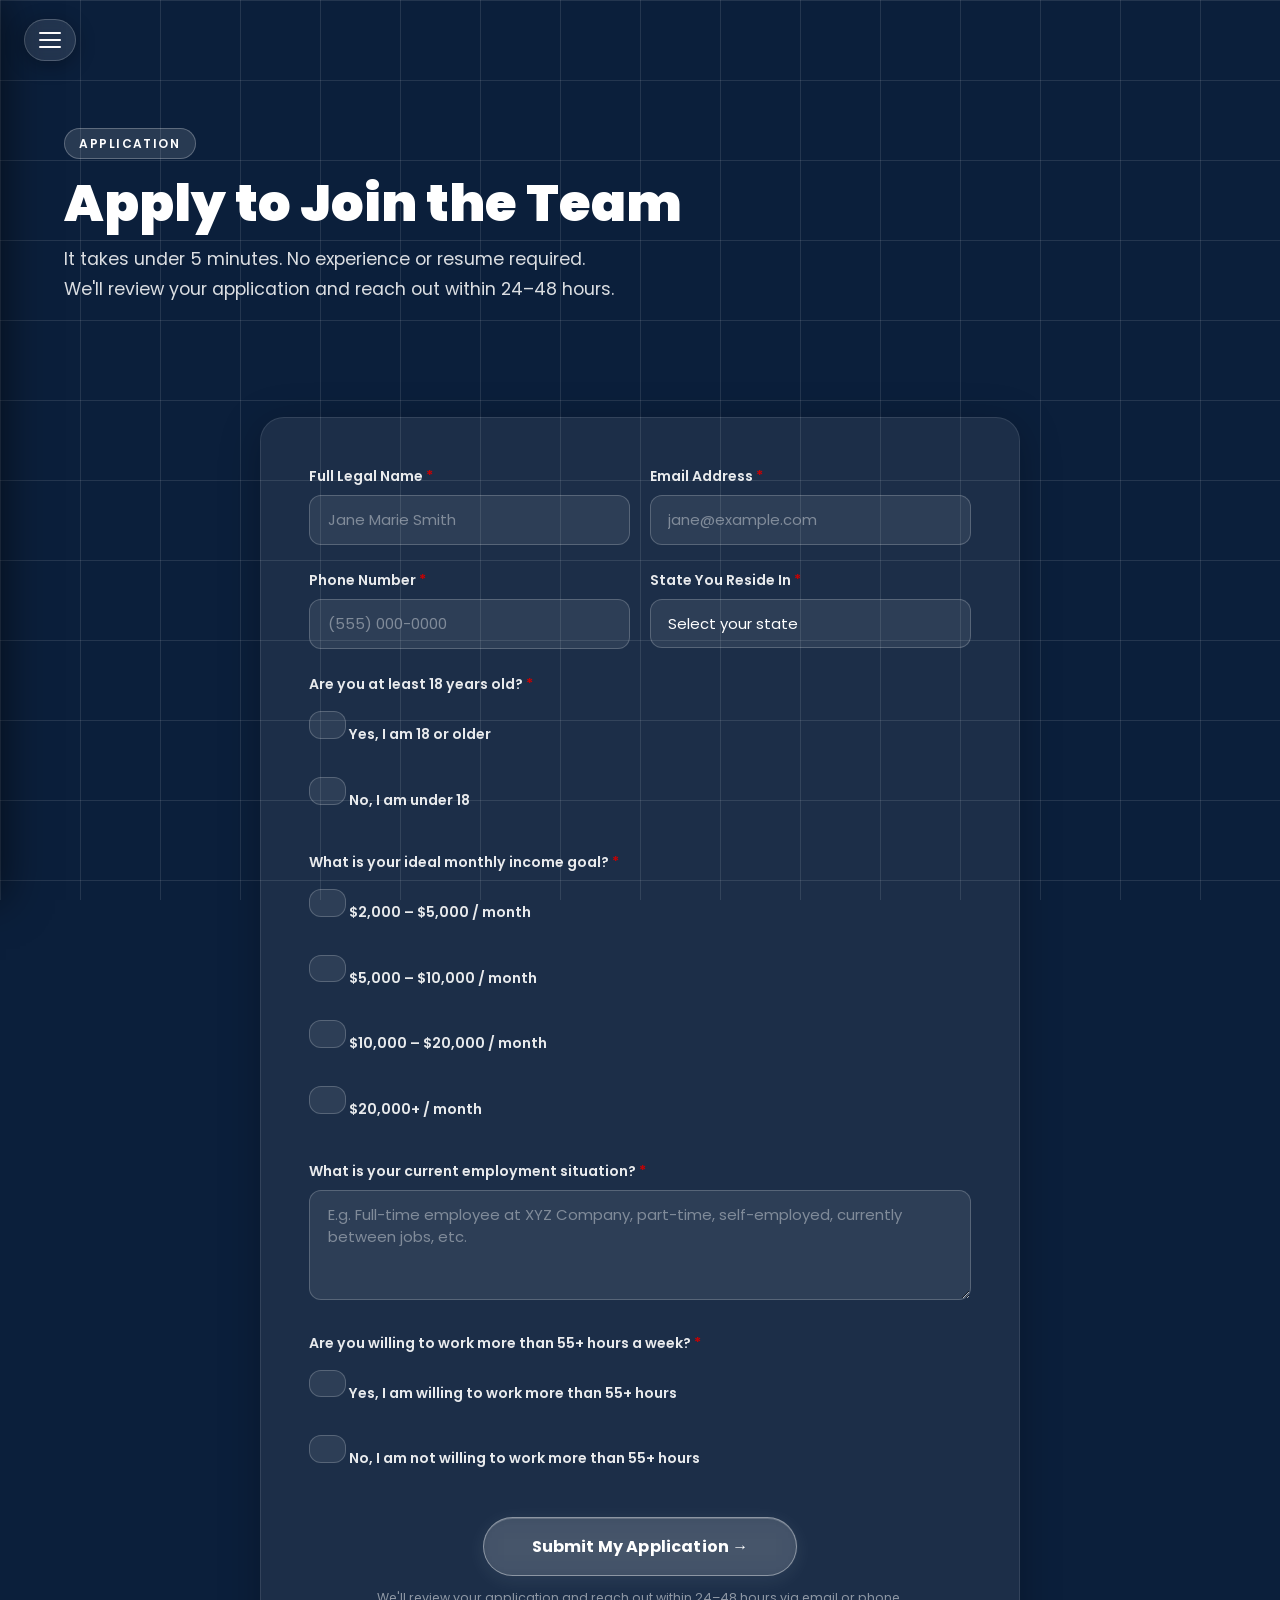
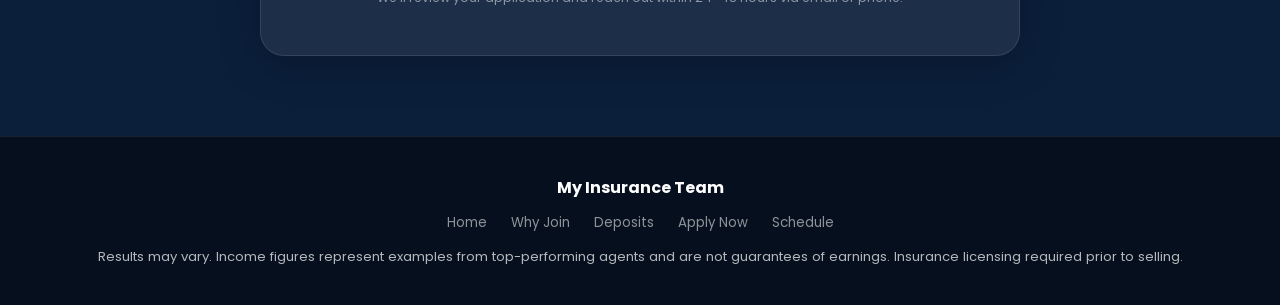
==== commit 72618ef7: "Remove My Team nav/footer links and speed up background animation Co-Authored-By: Claude Sonnet 4.6 " ====
--- a/apply.html
+++ b/apply.html
@@ -5,7 +5,7 @@
   <meta name="viewport" content="width=device-width, initial-scale=1.0" />
   <title>Apply Now | Join My Insurance Team</title>
   <meta name="description" content="Apply to join our life insurance team. Takes under 5 minutes. No experience required — we train you from scratch." />
-  <link rel="stylesheet" href="styles.css" />
+  <link rel="stylesheet" href="styles.css?v=2" />
 </head>
 <body>
 
@@ -31,7 +31,6 @@
       <li class="nav-cta"><a href="apply.html">Apply Now</a></li>
       <li><a href="index.html"><span class="nav-icon">🏠</span> Home</a></li>
       <li><a href="deposits.html"><span class="nav-icon">💰</span> My Deposits</a></li>
-      <li><a href="team.html"><span class="nav-icon">👥</span> My Team</a></li>
       <li><a href="why-join.html"><span class="nav-icon">⭐</span> Why Join My Team</a></li>
       <li><a href="schedule.html"><span class="nav-icon">📅</span> Schedule a Meeting</a></li>
     </ul>
@@ -170,7 +169,6 @@
       <a href="deposits.html">Deposits</a>
       <a href="apply.html">Apply Now</a>
       <a href="schedule.html">Schedule</a>
-      <a href="team.html">Team</a>
     </nav>
     <p>Results may vary. Income figures represent examples from top-performing agents and are not guarantees of earnings. Insurance licensing required prior to selling.</p>
   </footer>
--- a/styles.css
+++ b/styles.css
@@ -23,7 +23,7 @@
     linear-gradient(to right, rgba(255,255,255,0.10) 1px, transparent 1px);
   background-size: 80px 80px;
   background-attachment: fixed;
-  animation: grid-drift 28s linear infinite;
+  animation: grid-drift 10s linear infinite;
   color: #0d1b2a;
   min-height: 100vh;
   overflow-x: hidden;
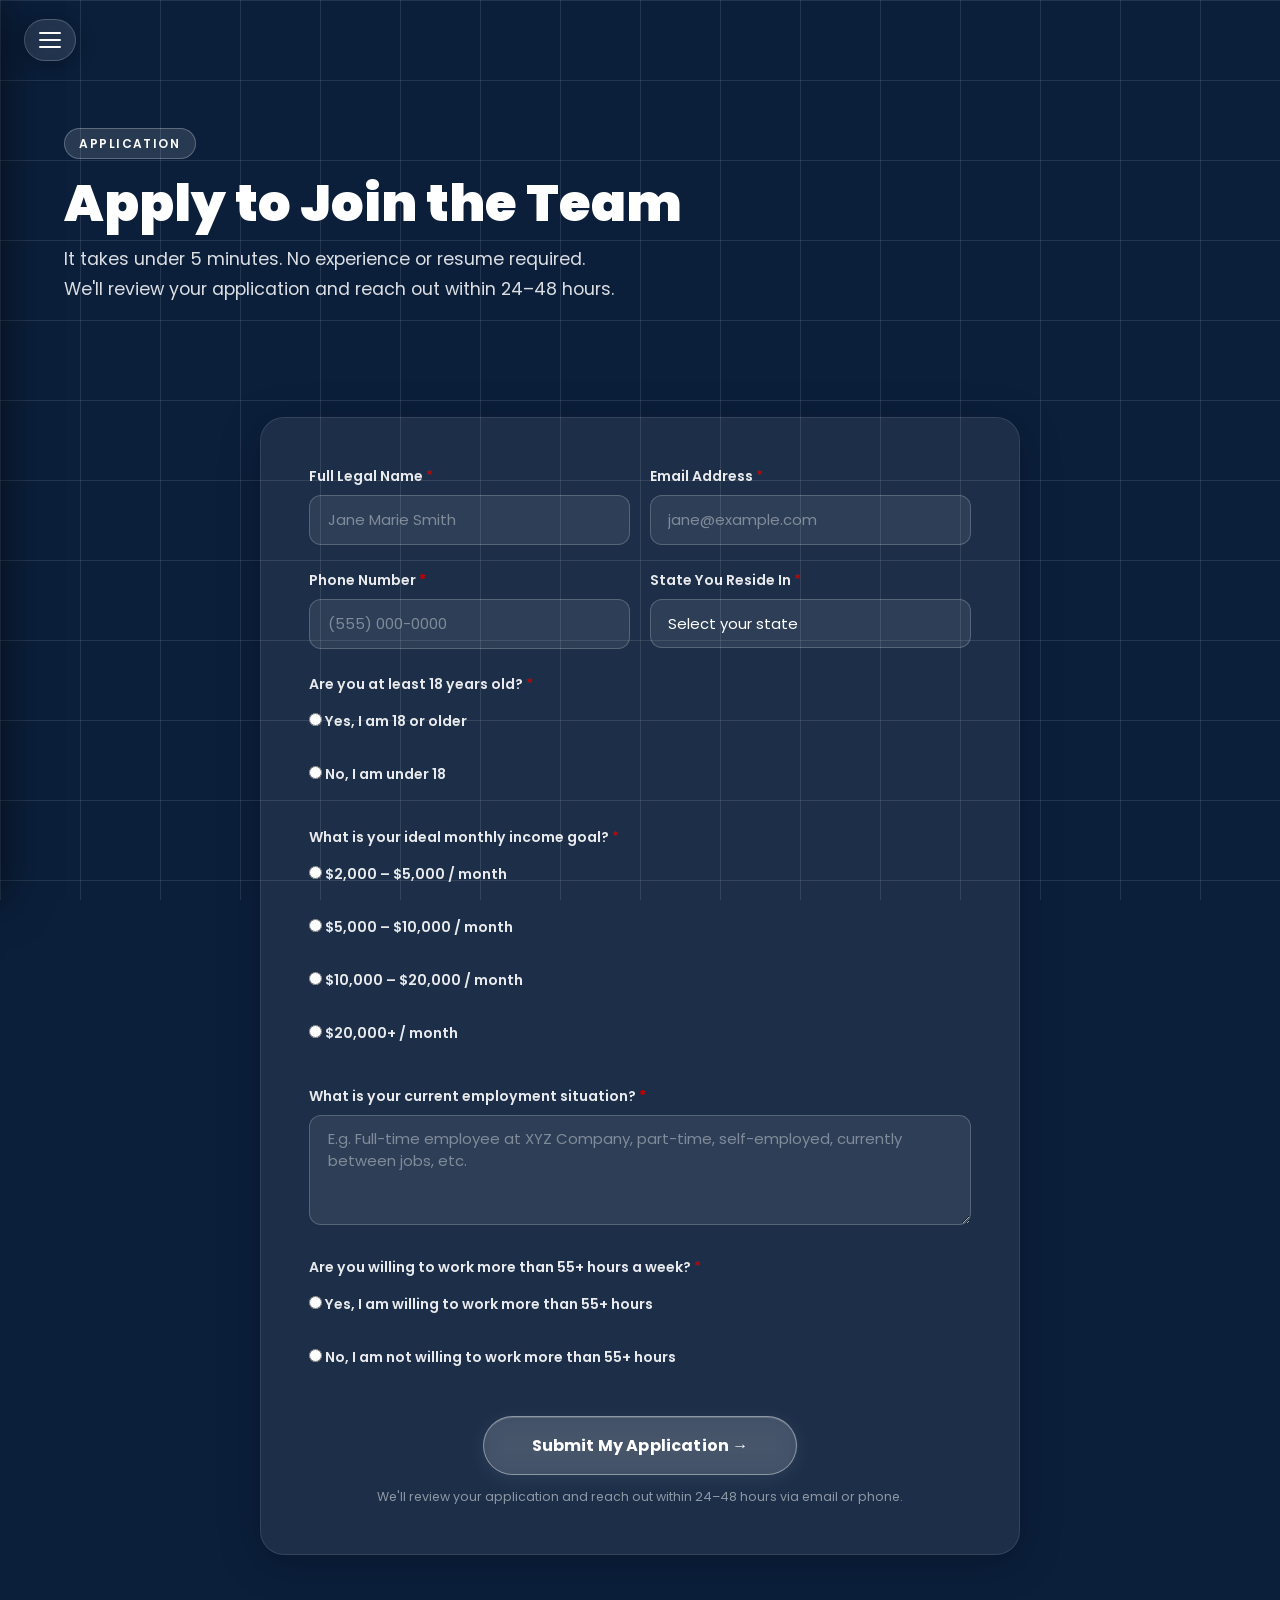
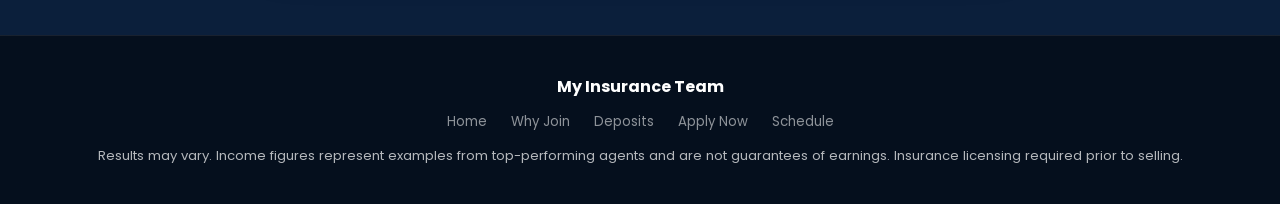
==== commit 72eadd1c: "Fix radio buttons hidden by appearance:none, bump cache to v4 Co-Authored-By: Claude Sonnet 4.6 <nor" ====
--- a/apply.html
+++ b/apply.html
@@ -5,7 +5,7 @@
   <meta name="viewport" content="width=device-width, initial-scale=1.0" />
   <title>Apply Now | Join My Insurance Team</title>
   <meta name="description" content="Apply to join our life insurance team. Takes under 5 minutes. No experience required — we train you from scratch." />
-  <link rel="stylesheet" href="styles.css?v=2" />
+  <link rel="stylesheet" href="styles.css?v=4" />
 </head>
 <body>
 
--- a/styles.css
+++ b/styles.css
@@ -722,7 +722,7 @@
   margin-bottom: 0.5rem;
 }
 
-.form-group input,
+.form-group input:not([type="radio"]),
 .form-group select,
 .form-group textarea {
   width: 100%;
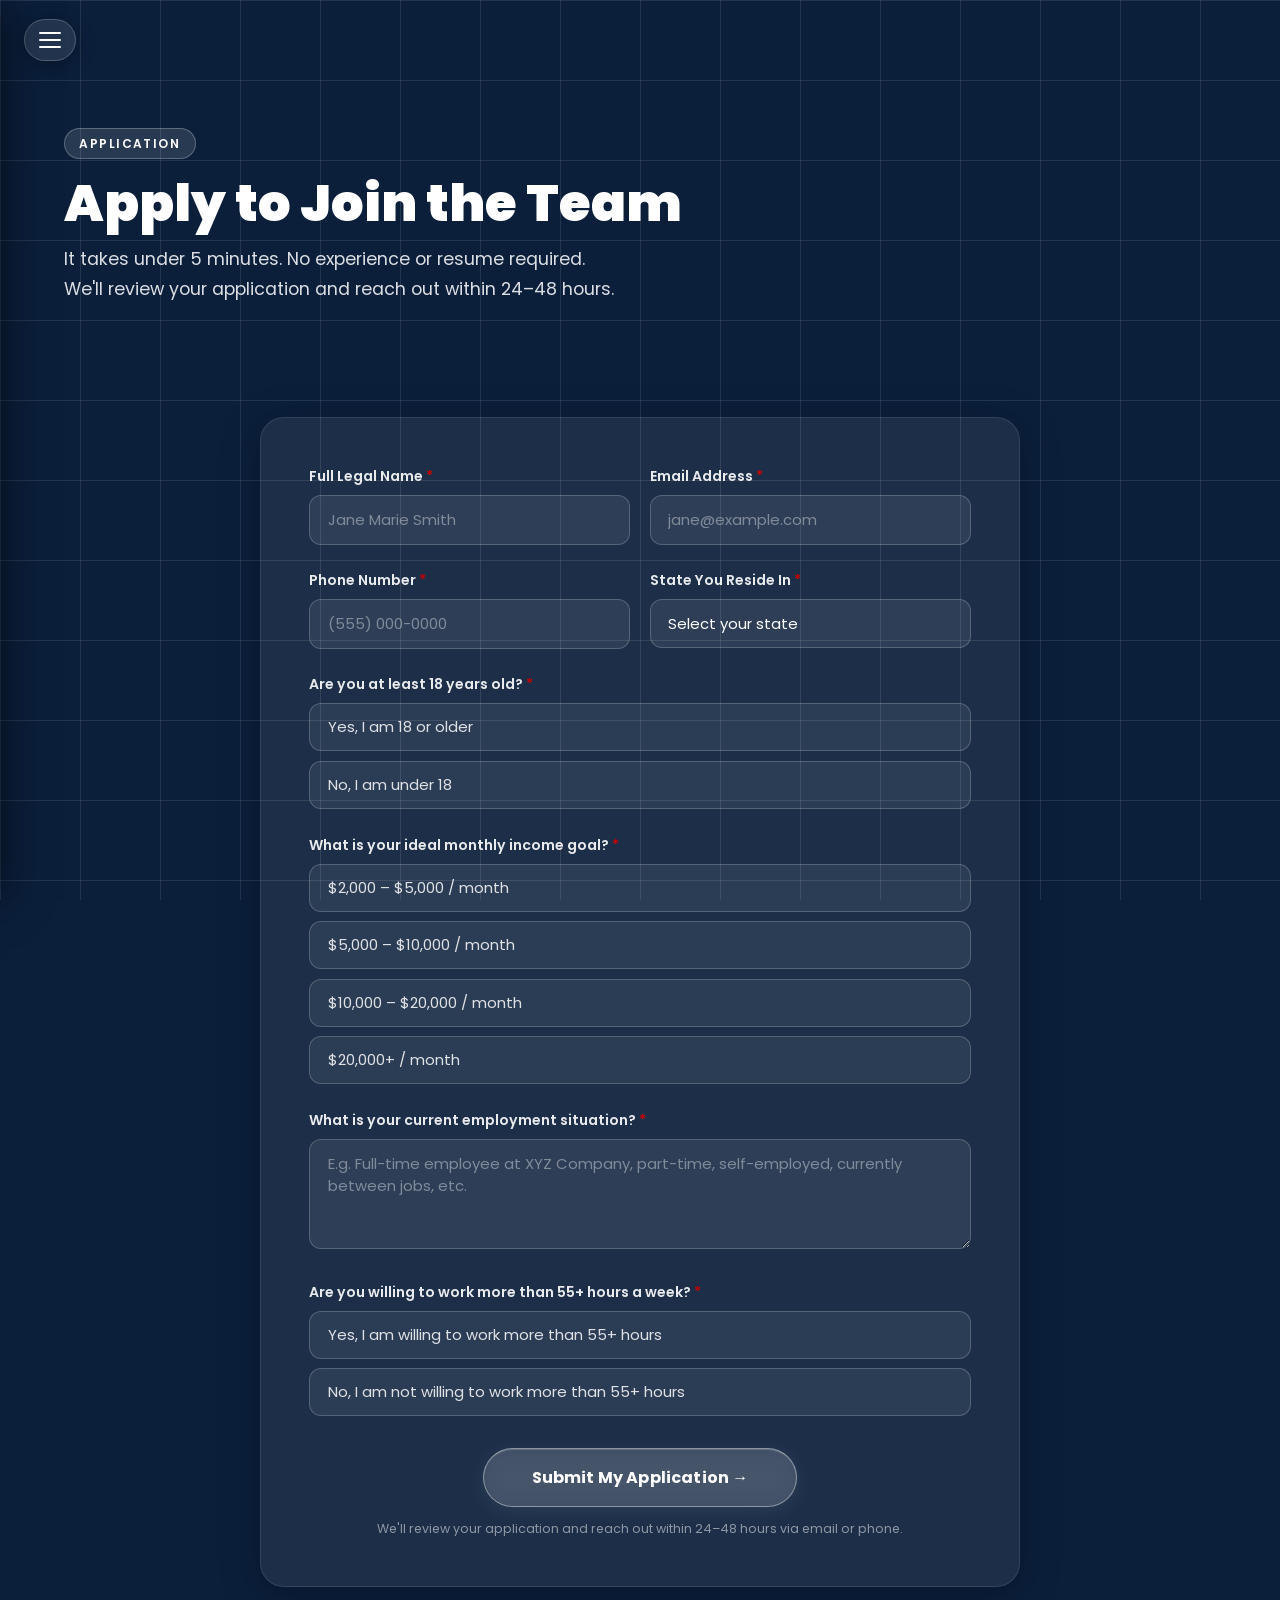
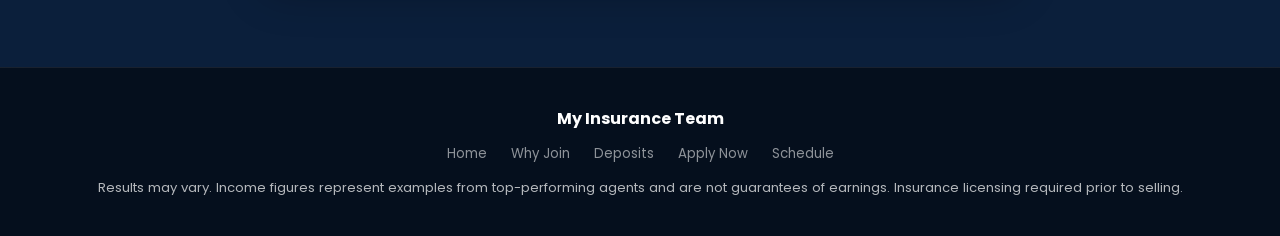
==== commit 2e0b08fa: "Replace radio buttons with JS-powered button selectors on apply form Co-Authored-By: Claude Sonnet 4" ====
--- a/apply.html
+++ b/apply.html
@@ -5,7 +5,7 @@
   <meta name="viewport" content="width=device-width, initial-scale=1.0" />
   <title>Apply Now | Join My Insurance Team</title>
   <meta name="description" content="Apply to join our life insurance team. Takes under 5 minutes. No experience required — we train you from scratch." />
-  <link rel="stylesheet" href="styles.css?v=4" />
+  <link rel="stylesheet" href="styles.css?v=5" />
 </head>
 <body>
 
@@ -97,37 +97,21 @@
 
           <div class="form-group">
             <label>Are you at least 18 years old? <span style="color:#c00">*</span></label>
-            <div class="radio-group">
-              <label class="radio-option">
-                <input type="radio" name="age_18" value="yes" required />
-                Yes, I am 18 or older
-              </label>
-              <label class="radio-option">
-                <input type="radio" name="age_18" value="no" />
-                No, I am under 18
-              </label>
+            <input type="hidden" name="age_18" id="age_18_val" />
+            <div class="btn-select-group" data-target="age_18_val">
+              <button type="button" class="btn-select" data-value="yes">Yes, I am 18 or older</button>
+              <button type="button" class="btn-select" data-value="no">No, I am under 18</button>
             </div>
           </div>
 
           <div class="form-group">
             <label>What is your ideal monthly income goal? <span style="color:#c00">*</span></label>
-            <div class="radio-group">
-              <label class="radio-option">
-                <input type="radio" name="income_goal" value="2000-5000" required />
-                $2,000 – $5,000 / month
-              </label>
-              <label class="radio-option">
-                <input type="radio" name="income_goal" value="5000-10000" />
-                $5,000 – $10,000 / month
-              </label>
-              <label class="radio-option">
-                <input type="radio" name="income_goal" value="10000-20000" />
-                $10,000 – $20,000 / month
-              </label>
-              <label class="radio-option">
-                <input type="radio" name="income_goal" value="20000+" />
-                $20,000+ / month
-              </label>
+            <input type="hidden" name="income_goal" id="income_goal_val" />
+            <div class="btn-select-group" data-target="income_goal_val">
+              <button type="button" class="btn-select" data-value="2000-5000">$2,000 – $5,000 / month</button>
+              <button type="button" class="btn-select" data-value="5000-10000">$5,000 – $10,000 / month</button>
+              <button type="button" class="btn-select" data-value="10000-20000">$10,000 – $20,000 / month</button>
+              <button type="button" class="btn-select" data-value="20000+">$20,000+ / month</button>
             </div>
           </div>
 
@@ -138,15 +122,10 @@
 
           <div class="form-group">
             <label>Are you willing to work more than 55+ hours a week? <span style="color:#c00">*</span></label>
-            <div class="radio-group">
-              <label class="radio-option">
-                <input type="radio" name="work_55plus" value="yes" required />
-                Yes, I am willing to work more than 55+ hours
-              </label>
-              <label class="radio-option">
-                <input type="radio" name="work_55plus" value="no" />
-                No, I am not willing to work more than 55+ hours
-              </label>
+            <input type="hidden" name="work_55plus" id="work_55plus_val" />
+            <div class="btn-select-group" data-target="work_55plus_val">
+              <button type="button" class="btn-select" data-value="yes">Yes, I am willing to work more than 55+ hours</button>
+              <button type="button" class="btn-select" data-value="no">No, I am not willing to work more than 55+ hours</button>
             </div>
           </div>
 
@@ -176,6 +155,17 @@
 
   <script src="nav.js"></script>
   <script>
+    // Button selector groups
+    document.querySelectorAll('.btn-select-group').forEach(function(group) {
+      group.querySelectorAll('.btn-select').forEach(function(btn) {
+        btn.addEventListener('click', function() {
+          group.querySelectorAll('.btn-select').forEach(function(b) { b.classList.remove('selected'); });
+          btn.classList.add('selected');
+          document.getElementById(group.dataset.target).value = btn.dataset.value;
+        });
+      });
+    });
+
     document.getElementById('application-form').addEventListener('submit', function(e) {
       e.preventDefault();
       alert('Thank you for applying! We\'ll be in touch within 24\u201348 hours.');
--- a/styles.css
+++ b/styles.css
@@ -760,6 +760,38 @@
   min-height: 110px;
 }
 
+.btn-select-group {
+  display: flex;
+  flex-direction: column;
+  gap: 0.6rem;
+}
+
+.btn-select {
+  width: 100%;
+  padding: 0.75rem 1.1rem;
+  background: rgba(255,255,255,0.07);
+  border: 1.5px solid rgba(255,255,255,0.2);
+  border-radius: 12px;
+  color: rgba(255,255,255,0.85);
+  font-family: 'Poppins', sans-serif;
+  font-size: 0.93rem;
+  text-align: left;
+  cursor: pointer;
+  transition: background 0.2s, border-color 0.2s;
+}
+
+.btn-select:hover {
+  background: rgba(255,255,255,0.13);
+  border-color: rgba(255,255,255,0.5);
+}
+
+.btn-select.selected {
+  background: rgba(255,255,255,0.2);
+  border-color: #fff;
+  color: #fff;
+  font-weight: 600;
+}
+
 .radio-group {
   display: flex;
   flex-direction: column;
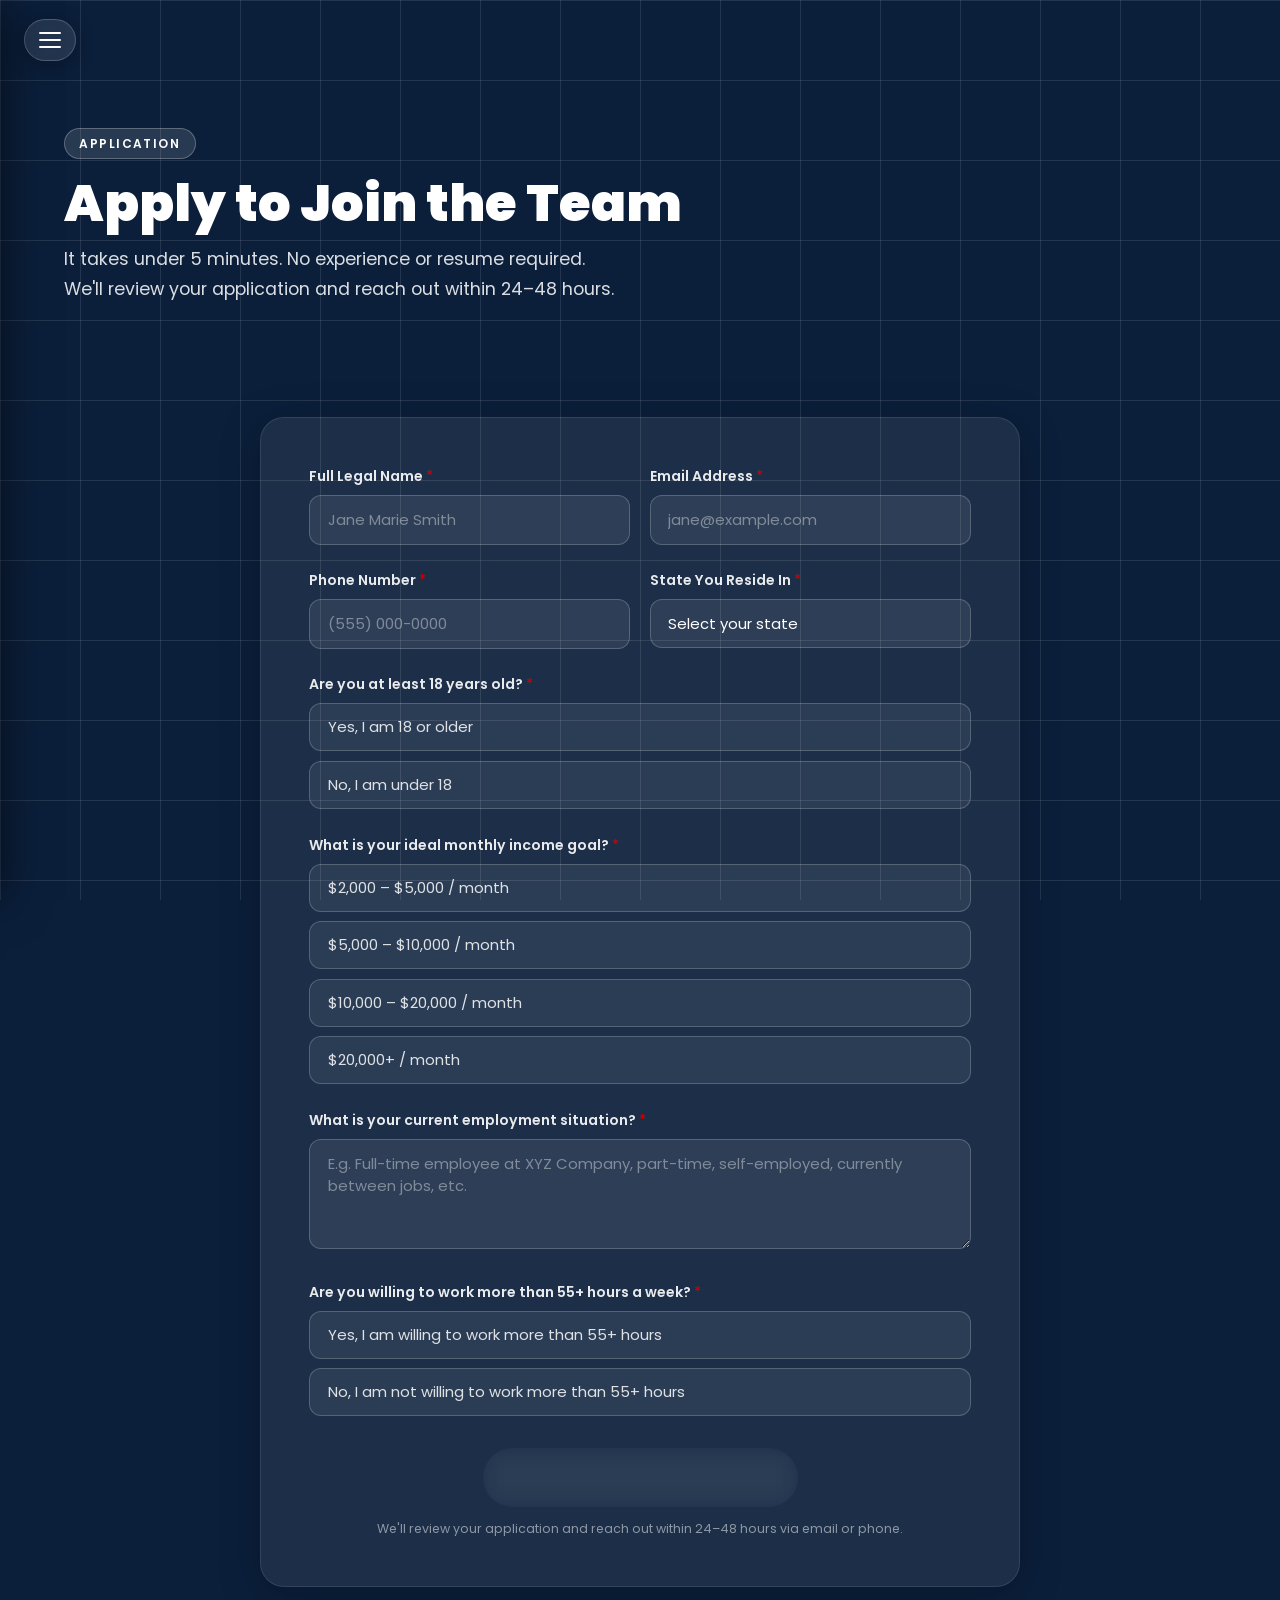
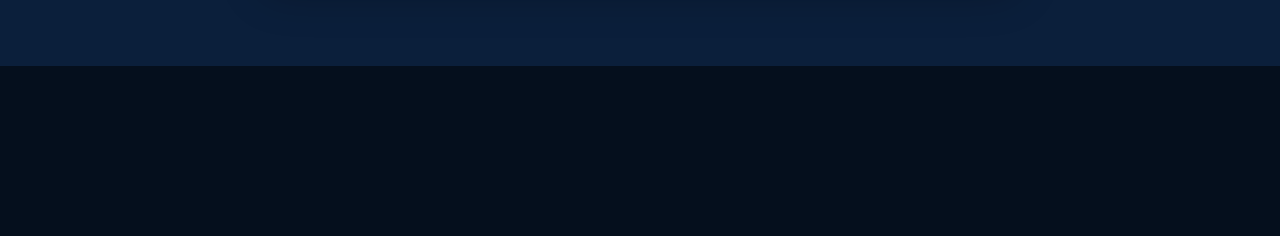
==== commit 6ce2ffbb: "Bump all pages to CSS v7 to force cache refresh Co-Authored-By: Claude Sonnet 4.6 <noreply@anthropic" ====
--- a/apply.html
+++ b/apply.html
@@ -5,7 +5,7 @@
   <meta name="viewport" content="width=device-width, initial-scale=1.0" />
   <title>Apply Now | Join My Insurance Team</title>
   <meta name="description" content="Apply to join our life insurance team. Takes under 5 minutes. No experience required — we train you from scratch." />
-  <link rel="stylesheet" href="styles.css?v=5" />
+  <link rel="stylesheet" href="styles.css?v=7" />
 </head>
 <body>
 
--- a/styles.css
+++ b/styles.css
@@ -860,6 +860,53 @@
   margin-bottom: 0.5rem;
 }
 
+/* ── Why Join Hero ── */
+.team-photo-hero {
+  display: flex;
+  flex-direction: column;
+  align-items: center;
+  text-align: center;
+  padding: 6rem 5% 2rem;
+  max-width: 900px;
+  margin: 0 auto;
+  gap: 1.5rem;
+}
+
+.team-photo-img-wrap {
+  width: 100%;
+  border-radius: 20px;
+  overflow: hidden;
+  box-shadow: 0 32px 80px rgba(0,0,0,0.5);
+}
+
+.team-photo-img {
+  width: 100%;
+  display: block;
+  object-fit: cover;
+}
+
+.team-photo-title {
+  font-size: clamp(2.8rem, 5vw, 4.5rem);
+  font-weight: 900;
+  color: #fff;
+  line-height: 1.05;
+  letter-spacing: -0.02em;
+  margin: 0;
+}
+
+.team-photo-title em {
+  font-style: normal;
+  color: rgba(255,255,255,0.6);
+}
+
+.team-photo-sub {
+  font-size: 1rem;
+  color: rgba(255,255,255,0.8);
+  line-height: 1.7;
+  max-width: 620px;
+  text-align: center;
+}
+
 /* ── Why Join ── */
 .benefits-list {
   display: grid;
@@ -983,6 +1030,22 @@
   padding: 0.3rem 0.8rem;
   border-radius: 20px;
   margin-top: 0.8rem;
+}
+
+.carousel-deposit-img-card {
+  flex-shrink: 0;
+  width: 420px;
+  border-radius: 16px;
+  overflow: hidden;
+  box-shadow: 0 8px 32px rgba(0,0,0,0.35);
+  border: 1px solid rgba(255,255,255,0.12);
+  background: #fff;
+}
+
+.carousel-deposit-img-card img {
+  width: 100%;
+  display: block;
+  object-fit: cover;
 }
 
 .carousel-cta {
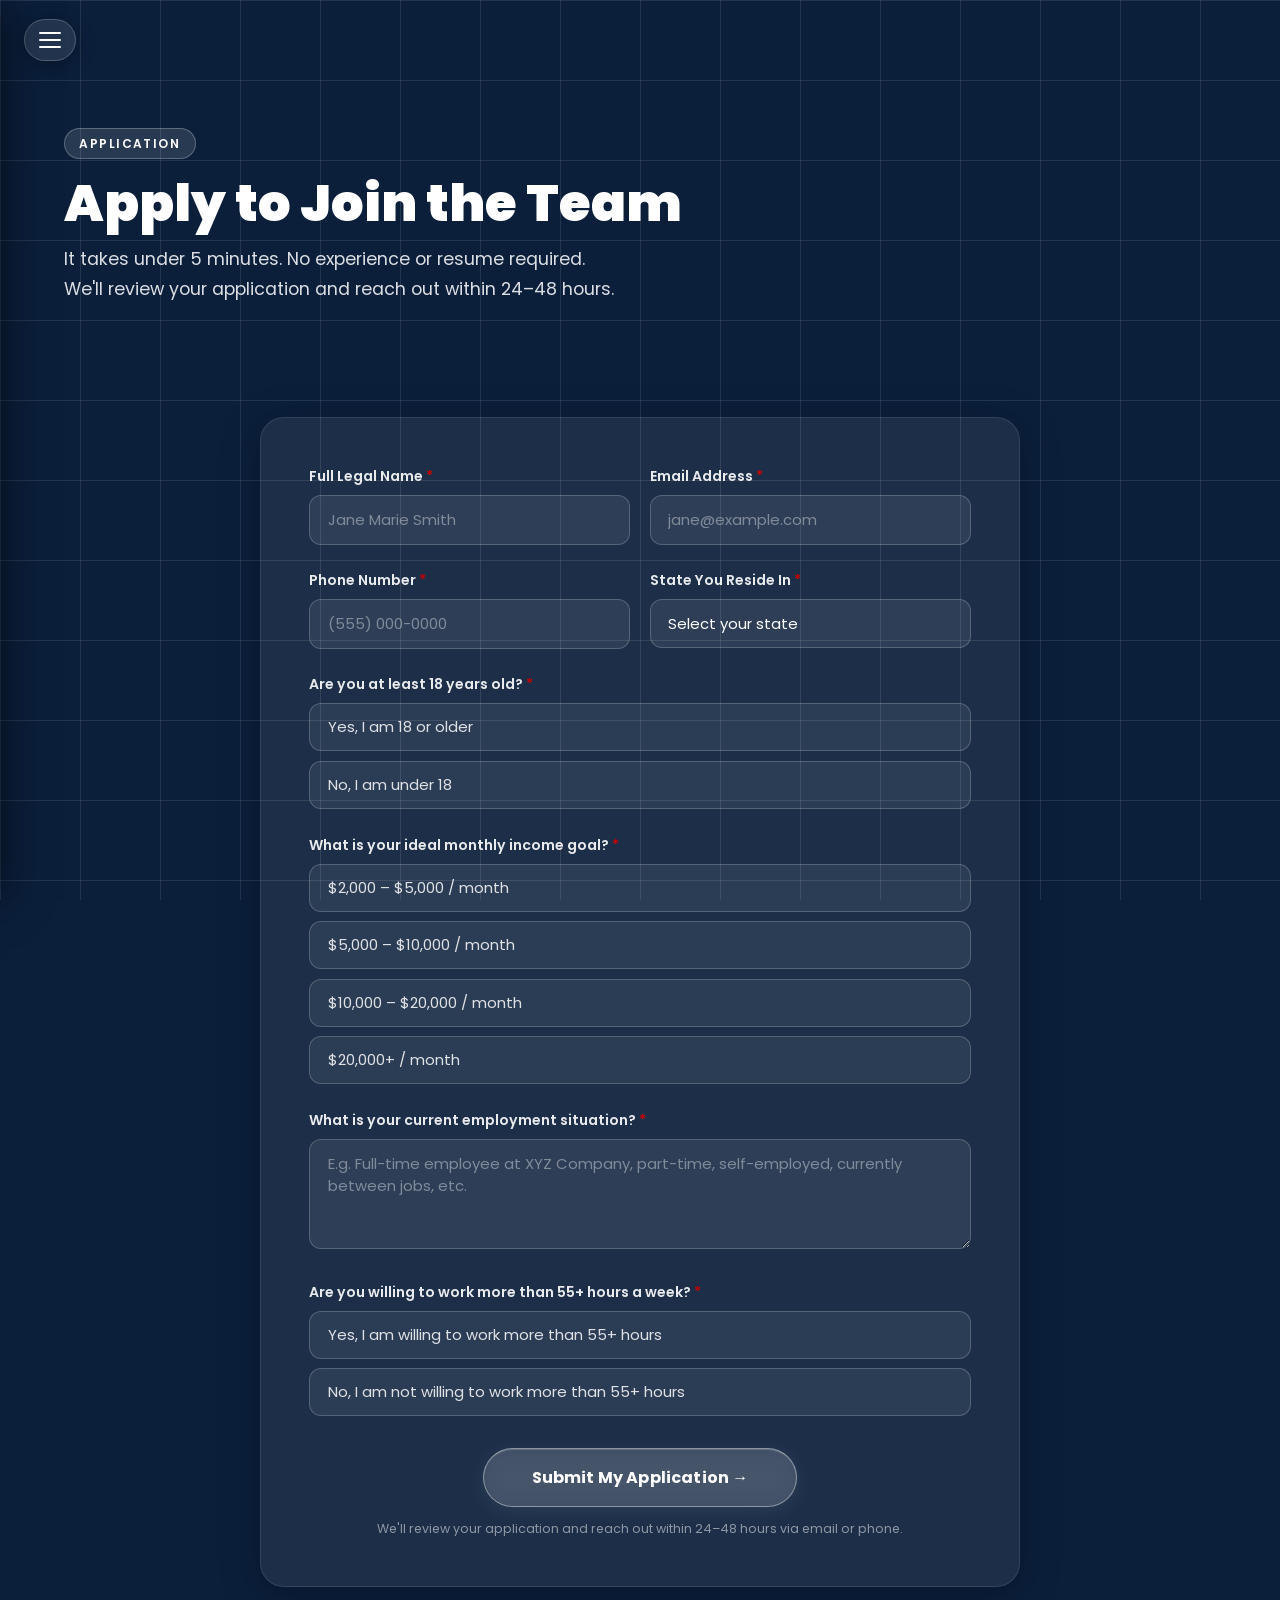
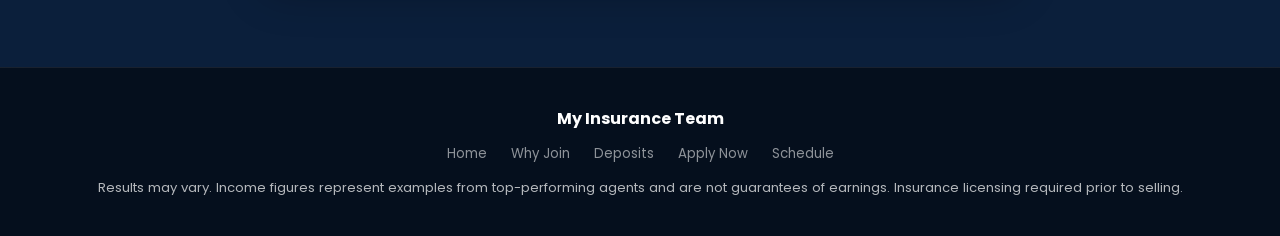
==== commit d31e14f6: "Add interactive calendar to schedule page with Formspree integration - Custom date-picker calendar o" ====
--- a/apply.html
+++ b/apply.html
@@ -5,7 +5,7 @@
   <meta name="viewport" content="width=device-width, initial-scale=1.0" />
   <title>Apply Now | Join My Insurance Team</title>
   <meta name="description" content="Apply to join our life insurance team. Takes under 5 minutes. No experience required — we train you from scratch." />
-  <link rel="stylesheet" href="styles.css?v=7" />
+  <link rel="stylesheet" href="styles.css?v=8" />
 </head>
 <body>
 
@@ -51,8 +51,13 @@
 
     <div class="form-section">
 
+      <div id="cal-dates-banner" class="scheduled-dates-banner" style="display:none;">
+        <h4>Your Requested Call Times</h4>
+        <ul id="cal-dates-list"></ul>
+      </div>
+
       <div class="form-wrap">
-        <form id="application-form" novalidate>
+        <form id="application-form" action="https://formspree.io/f/YOUR_FORM_ID" method="POST" novalidate>
 
           <div class="form-row">
             <div class="form-group">
@@ -129,6 +134,9 @@
             </div>
           </div>
 
+          <input type="hidden" name="preferred_dates" id="preferred_dates_input" />
+          <input type="hidden" name="preferred_time_window" id="preferred_time_input" />
+
           <div class="form-submit">
             <button type="submit" class="btn btn-primary">Submit My Application &rarr;</button>
             <p class="form-note">We'll review your application and reach out within 24–48 hours via email or phone.</p>
@@ -166,10 +174,30 @@
       });
     });
 
-    document.getElementById('application-form').addEventListener('submit', function(e) {
-      e.preventDefault();
-      alert('Thank you for applying! We\'ll be in touch within 24\u201348 hours.');
-    });
+    // Pull scheduled dates from sessionStorage (set by schedule.html)
+    (function() {
+      var rawDates = sessionStorage.getItem('cal_dates');
+      var rawTime  = sessionStorage.getItem('cal_time');
+      if (rawDates) {
+        try {
+          var dates = JSON.parse(rawDates);
+          var time  = rawTime || '';
+          if (dates && dates.length > 0) {
+            var banner = document.getElementById('cal-dates-banner');
+            var list   = document.getElementById('cal-dates-list');
+            dates.forEach(function(d) {
+              var li = document.createElement('li');
+              li.textContent = d + (time ? '  —  ' + time : '');
+              list.appendChild(li);
+            });
+            banner.style.display = 'block';
+            // Populate hidden inputs for Formspree
+            document.getElementById('preferred_dates_input').value = dates.join(', ');
+            document.getElementById('preferred_time_input').value  = time;
+          }
+        } catch(e) {}
+      }
+    })();
   </script>
 </body>
 </html>
--- a/styles.css
+++ b/styles.css
@@ -1071,6 +1071,252 @@
   border: 1px solid rgba(255,255,255,0.12);
 }
 
+/* ── Calendar ── */
+.cal-wrap {
+  max-width: 520px;
+  margin: 0 auto 3rem;
+}
+
+.cal-box {
+  background: rgba(255,255,255,0.07);
+  backdrop-filter: blur(14px);
+  -webkit-backdrop-filter: blur(14px);
+  border-radius: 20px;
+  border: 1px solid rgba(255,255,255,0.14);
+  box-shadow: 0 16px 48px rgba(0,0,0,0.3);
+  padding: 2rem;
+}
+
+.cal-header {
+  display: flex;
+  align-items: center;
+  justify-content: space-between;
+  margin-bottom: 1.4rem;
+}
+
+.cal-month-label {
+  font-size: 1.05rem;
+  font-weight: 700;
+  color: #fff;
+  letter-spacing: 0.02em;
+}
+
+.cal-nav {
+  background: rgba(255,255,255,0.1);
+  border: 1px solid rgba(255,255,255,0.2);
+  color: #fff;
+  font-size: 1.1rem;
+  width: 36px;
+  height: 36px;
+  border-radius: 50%;
+  cursor: pointer;
+  display: flex;
+  align-items: center;
+  justify-content: center;
+  transition: background 0.2s;
+}
+
+.cal-nav:hover {
+  background: rgba(255,255,255,0.2);
+}
+
+.cal-weekdays {
+  display: grid;
+  grid-template-columns: repeat(7, 1fr);
+  gap: 4px;
+  margin-bottom: 0.5rem;
+}
+
+.cal-weekdays span {
+  text-align: center;
+  font-size: 0.72rem;
+  font-weight: 600;
+  color: rgba(255,255,255,0.45);
+  text-transform: uppercase;
+  letter-spacing: 0.06em;
+  padding: 0.3rem 0;
+}
+
+.cal-grid {
+  display: grid;
+  grid-template-columns: repeat(7, 1fr);
+  gap: 4px;
+}
+
+.cal-day {
+  aspect-ratio: 1;
+  display: flex;
+  align-items: center;
+  justify-content: center;
+  border-radius: 10px;
+  font-size: 0.88rem;
+  font-weight: 500;
+  color: rgba(255,255,255,0.85);
+  cursor: pointer;
+  border: 1.5px solid transparent;
+  transition: background 0.15s, border-color 0.15s, color 0.15s;
+  background: rgba(255,255,255,0.04);
+}
+
+.cal-day:hover:not(.past):not(.empty) {
+  background: rgba(255,255,255,0.14);
+  border-color: rgba(255,255,255,0.35);
+}
+
+.cal-day.selected {
+  background: rgba(255,255,255,0.22);
+  border-color: #fff;
+  color: #fff;
+  font-weight: 700;
+}
+
+.cal-day.past {
+  color: rgba(255,255,255,0.22);
+  cursor: not-allowed;
+  background: transparent;
+}
+
+.cal-day.today {
+  border-color: rgba(255,255,255,0.5);
+}
+
+.cal-day.empty {
+  background: transparent;
+  cursor: default;
+  border-color: transparent;
+}
+
+.cal-time-row {
+  margin-top: 1.4rem;
+  display: flex;
+  flex-direction: column;
+  gap: 0.5rem;
+}
+
+.cal-time-row label {
+  font-size: 0.85rem;
+  font-weight: 600;
+  color: rgba(255,255,255,0.85);
+}
+
+.cal-time-row select {
+  width: 100%;
+  padding: 0.75rem 1rem;
+  border: 1.5px solid rgba(255,255,255,0.2);
+  border-radius: 12px;
+  font-family: 'Poppins', sans-serif;
+  font-size: 0.92rem;
+  color: #fff;
+  background: rgba(255,255,255,0.08);
+  appearance: none;
+  outline: none;
+  cursor: pointer;
+  transition: border-color 0.2s;
+}
+
+.cal-time-row select:focus {
+  border-color: rgba(255,255,255,0.55);
+}
+
+.cal-time-row select option {
+  background: #0B1F3B;
+  color: #fff;
+}
+
+.cal-selected-list {
+  margin-top: 1.2rem;
+  display: flex;
+  flex-direction: column;
+  gap: 0.5rem;
+  min-height: 0;
+}
+
+.cal-selected-chip {
+  display: flex;
+  align-items: center;
+  justify-content: space-between;
+  background: rgba(255,255,255,0.12);
+  border: 1px solid rgba(255,255,255,0.25);
+  border-radius: 10px;
+  padding: 0.5rem 0.9rem;
+  font-size: 0.85rem;
+  color: #fff;
+  font-weight: 500;
+}
+
+.cal-chip-remove {
+  background: none;
+  border: none;
+  color: rgba(255,255,255,0.55);
+  font-size: 1rem;
+  cursor: pointer;
+  padding: 0 0 0 0.6rem;
+  line-height: 1;
+  transition: color 0.15s;
+}
+
+.cal-chip-remove:hover {
+  color: #fff;
+}
+
+.cal-disclaimer {
+  margin-top: 1.2rem;
+  font-size: 0.78rem;
+  color: rgba(255,255,255,0.5);
+  line-height: 1.6;
+  padding: 0.8rem 1rem;
+  background: rgba(255,255,255,0.04);
+  border-radius: 10px;
+  border: 1px solid rgba(255,255,255,0.08);
+}
+
+.cal-disclaimer strong {
+  color: rgba(255,255,255,0.75);
+}
+
+.cal-submit-btn {
+  width: 100%;
+  margin-top: 1.4rem;
+  font-size: 1rem;
+  padding: 1rem;
+}
+
+.cal-submit-btn:disabled {
+  opacity: 0.4;
+  cursor: not-allowed;
+  pointer-events: none;
+}
+
+/* Scheduled dates banner on apply page */
+.scheduled-dates-banner {
+  background: rgba(255,255,255,0.09);
+  border: 1px solid rgba(255,255,255,0.2);
+  border-radius: 14px;
+  padding: 1.2rem 1.6rem;
+  margin-bottom: 2rem;
+}
+
+.scheduled-dates-banner h4 {
+  font-size: 0.88rem;
+  font-weight: 700;
+  color: rgba(255,255,255,0.9);
+  margin-bottom: 0.6rem;
+  text-transform: uppercase;
+  letter-spacing: 0.06em;
+}
+
+.scheduled-dates-banner ul {
+  list-style: none;
+  display: flex;
+  flex-direction: column;
+  gap: 0.35rem;
+}
+
+.scheduled-dates-banner li {
+  font-size: 0.88rem;
+  color: rgba(255,255,255,0.75);
+}
+
 /* ── Schedule ── */
 .calendly-placeholder {
   background: rgba(255,255,255,0.07);
